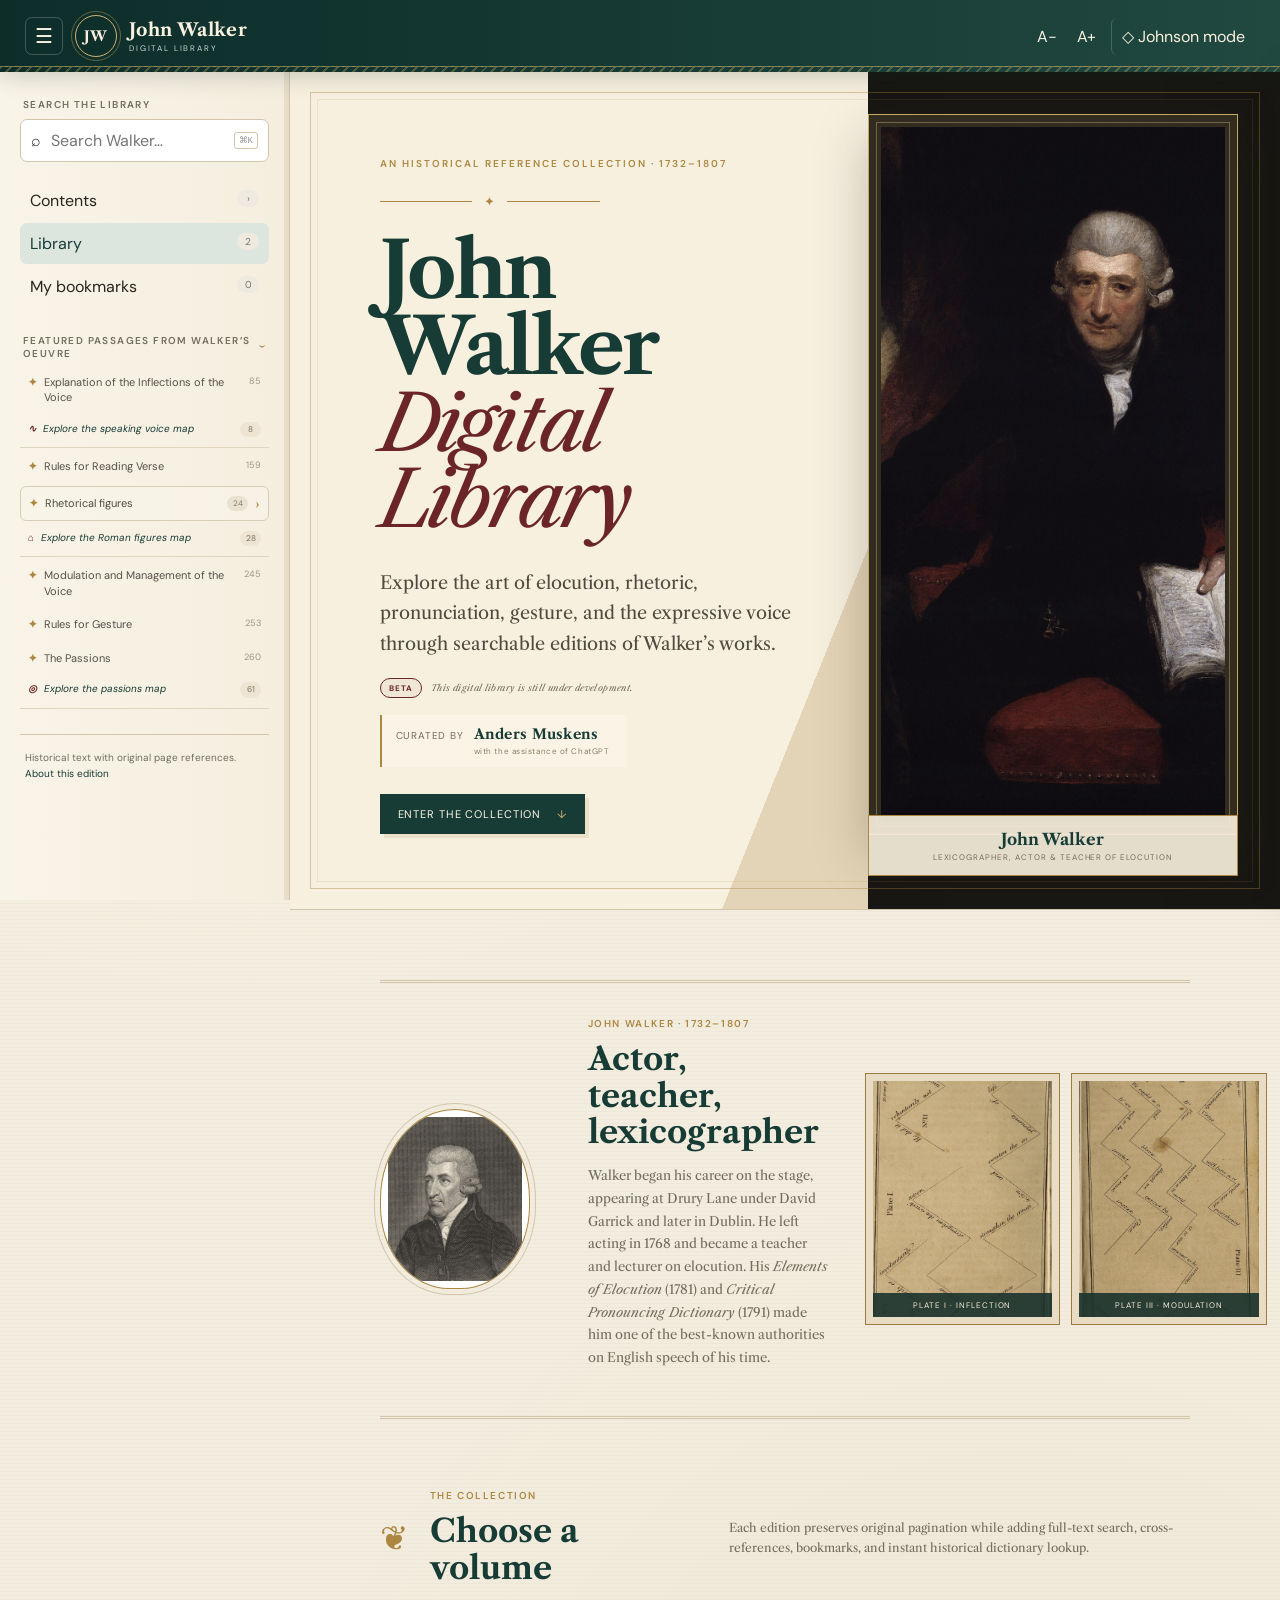
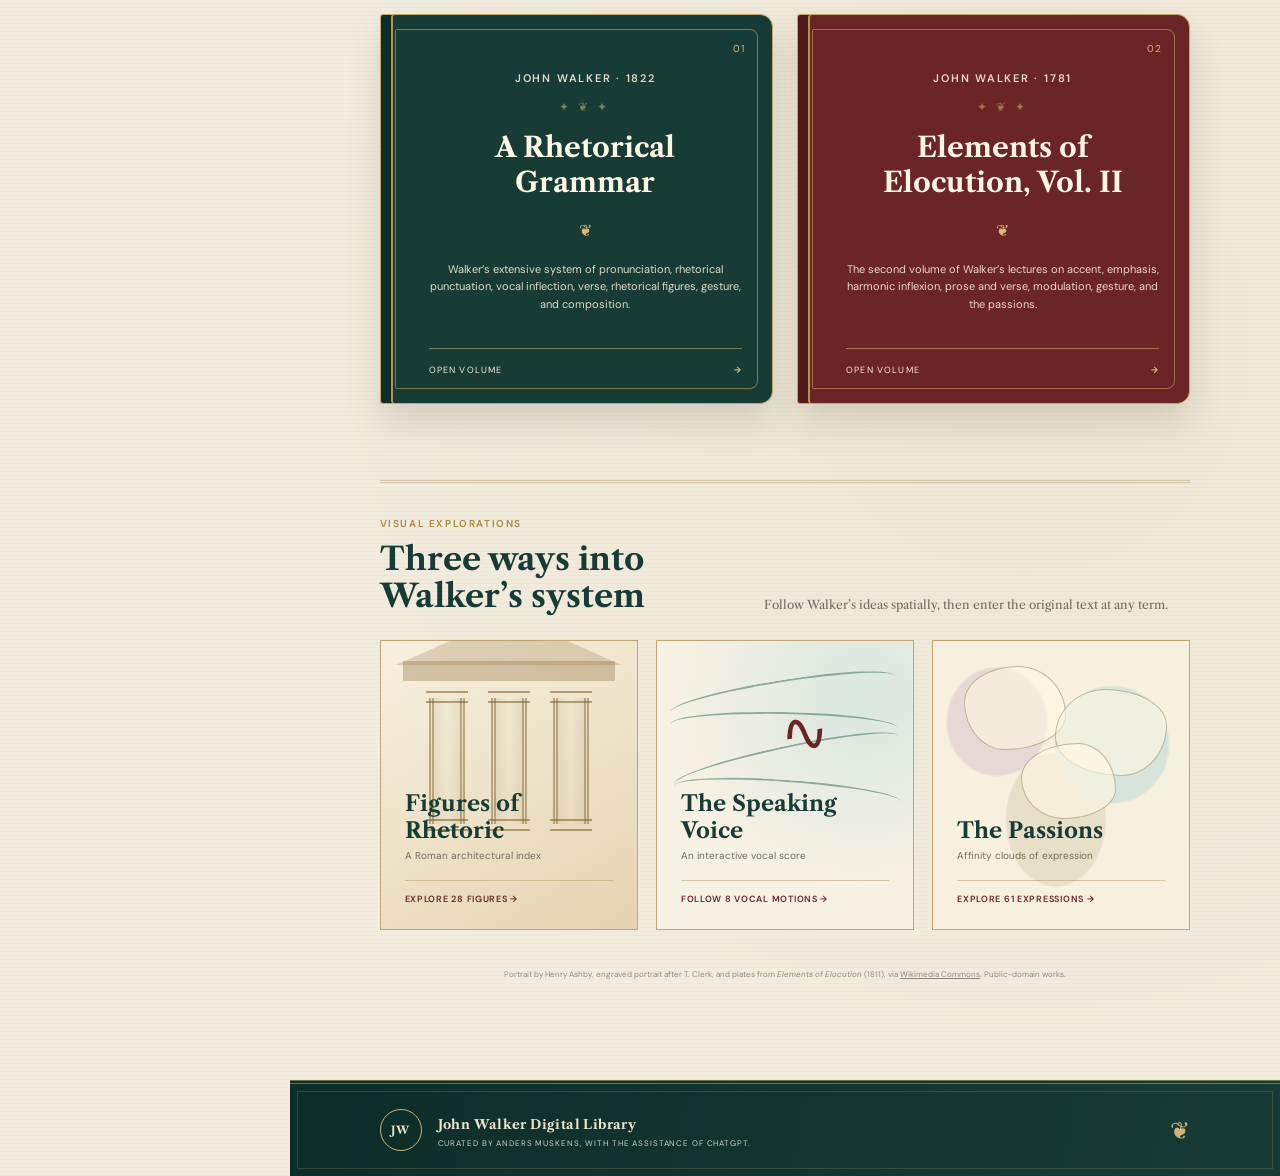
==== index.html @ 9ad14962 "First commit" ====
<!doctype html><html lang="en"><head><meta charset="utf-8"><meta name="viewport" content="width=device-width,initial-scale=1"><meta name="description" content="A searchable digital library of John Walker's works on rhetoric and elocution."><title>John Walker Digital Library</title><link rel="stylesheet" href="assets/app.css"></head>
<body><a class="skip" href="#reader">Skip to text</a>
<header class="top"><button id="menu" class="navToggle" aria-label="Hide navigation" aria-controls="side" aria-expanded="true"><span aria-hidden="true">☰</span></button><a class="brand" href="#"><b>JW</b><span><strong>John Walker</strong><small>Digital Library</small></span></a><div id="headerBook" class="headerBook" hidden><span class="miniBook" aria-hidden="true">▤</span><span><small>Now reading</small><strong id="headerBookTitle"></strong></span></div><div class="tools"><button id="smaller">A−</button><button id="larger">A+</button><button id="dictionary" aria-pressed="false">◇ Johnson mode</button></div></header>
<aside id="side" class="side"><label class="label" for="search">Search the library</label><div class="searchbox">⌕ <input id="search" type="search" placeholder="Search Walker…"><kbd>⌘K</kbd></div>
<nav><button id="readerNav" data-view="reader" hidden>Contents <i>›</i></button><button data-view="library" class="active">Library <i id="bookCount">1</i></button><button data-view="bookmarks">My bookmarks <i id="markCount">0</i></button></nav>
<details class="featuredSection" data-library-nav open><summary><span>Featured passages from Walker’s Oeuvre</span></summary><div id="featured"></div></details>
<div id="currentBookBadge" class="currentBook" data-book-nav hidden><span class="bookMedallion" aria-hidden="true"><i></i></span><div><small>Current volume</small><strong id="sideBookTitle"></strong><em id="sideBookMeta"></em></div></div>
<section data-book-nav hidden><h2>In this book</h2><div id="toc" class="toc"></div></section><footer>Historical text with original page references.<br><button id="about">About this edition</button></footer></aside><button id="scrim" class="scrim" aria-label="Close navigation"></button>
<main>
<section id="libraryView" class="view libraryLanding">
  <div class="libraryHero">
    <div class="heroCopy">
      <p class="eyebrow">An historical reference collection · 1732–1807</p>
      <div class="heroFlourish" aria-hidden="true"><span>✦</span></div>
      <h1>John Walker<br><em>Digital Library</em></h1>
      <p class="lede">Explore the art of elocution, rhetoric, pronunciation, gesture, and the expressive voice through searchable editions of Walker’s works.</p>
      <p class="betaNotice"><strong>Beta</strong><span>This digital library is still under development.</span></p>
      <p class="curatorLine"><span>Curated by</span><strong>Anders Muskens</strong><small>with the assistance of ChatGPT</small></p>
      <a class="exploreButton" href="#collectionShelf">Enter the collection <span aria-hidden="true">↓</span></a>
    </div>
    <figure class="walkerPortrait">
      <div class="portraitMat"><img src="assets/portraits/john-walker-ashby.jpg" alt="Portrait of John Walker seated with an open book, painted by Henry Ashby"></div>
      <figcaption><strong>John Walker</strong><span>Lexicographer, actor &amp; teacher of elocution</span></figcaption>
    </figure>
  </div>
  <section class="cabinet" aria-labelledby="cabinetTitle">
    <div class="cabinetMedallion"><img src="assets/portraits/john-walker-clerk.jpg" alt="Engraved portrait of John Walker" loading="lazy"></div>
    <div class="cabinetText"><p class="eyebrow">John Walker · 1732–1807</p><h2 id="cabinetTitle">Actor, teacher, lexicographer</h2><p>Walker began his career on the stage, appearing at Drury Lane under David Garrick and later in Dublin. He left acting in 1768 and became a teacher and lecturer on elocution. His <em>Elements of Elocution</em> (1781) and <em>Critical Pronouncing Dictionary</em> (1791) made him one of the best-known authorities on English speech of his time.</p></div>
    <div class="platePair" aria-label="Two plates from Walker’s Elements of Elocution">
      <figure><img src="assets/portraits/elements-elocution-plate-i.jpg" alt="Plate I from Walker’s Elements of Elocution, charting vocal inflections" loading="lazy"><figcaption>Plate I · Inflection</figcaption></figure>
      <figure><img src="assets/portraits/elements-elocution-plate-iii.jpg" alt="Plate III from Walker’s Elements of Elocution, charting vocal inflections" loading="lazy"><figcaption>Plate III · Modulation</figcaption></figure>
    </div>
  </section>
  <div id="collectionShelf" class="collectionIntro"><span aria-hidden="true">❦</span><div><p class="eyebrow">The collection</p><h2>Choose a volume</h2></div><p>Each edition preserves original pagination while adding full-text search, cross-references, bookmarks, and instant historical dictionary lookup.</p></div>
  <div id="shelf" class="shelf"></div>
  <section class="visualCabinet" aria-labelledby="visualCabinetTitle">
    <header><p class="eyebrow">Visual explorations</p><h2 id="visualCabinetTitle">Three ways into Walker’s system</h2><p>Follow Walker’s ideas spatially, then enter the original text at any term.</p></header>
    <div class="visualShelf">
      <a class="visualCard figuresCard" href="figures-map.html"><span class="visualRoman" aria-hidden="true"><i></i><i></i><i></i></span><strong>Figures of Rhetoric</strong><small>A Roman architectural index</small><b>Explore 28 figures →</b></a>
      <a class="visualCard voiceCard" href="voice-map.html"><span class="visualVoice" aria-hidden="true"><i></i><i></i><i></i><i></i></span><strong>The Speaking Voice</strong><small>An interactive vocal score</small><b>Follow 8 vocal motions →</b></a>
      <a class="visualCard passionsCard" href="passions-map.html"><span class="visualClouds" aria-hidden="true"><i></i><i></i><i></i></span><strong>The Passions</strong><small>Affinity clouds of expression</small><b>Explore 61 expressions →</b></a>
    </div>
  </section>
  <p class="imageCredits">Portrait by Henry Ashby, engraved portrait after T. Clerk, and plates from <em>Elements of Elocution</em> (1811), via <a href="https://commons.wikimedia.org/wiki/Category:John_Walker_(lexicographer)" target="_blank" rel="noopener">Wikimedia Commons</a>. Public-domain works.</p>
</section>
<section id="bookmarksView" class="view" hidden><p class="eyebrow">Saved on this device</p><h1>My bookmarks</h1><div id="markList" class="marklist"></div></section>
<section id="readerView" class="view" hidden><header class="bookhead"><div><p class="eyebrow"><span id="author"></span> · <span id="year"></span></p><h1 id="title"></h1><p id="edition" class="edition"></p></div><button id="markCurrent" class="star" aria-label="Bookmark current section">☆</button></header><div class="readerbar"><span id="location">Beginning</span><span><button id="copyLink">Copy link</button><button id="copyCite">Copy citation</button></span></div><article id="reader"></article><button id="top">↑ Back to top</button></section>
</main>
<footer class="siteCredit"><div class="footerMark" aria-hidden="true">JW</div><div><strong>John Walker Digital Library</strong><p>Curated by Anders Muskens, with the assistance of ChatGPT.</p></div><span class="footerFlourish" aria-hidden="true">❦</span></footer>
<aside id="results" class="results" aria-hidden="true"><header><div><p class="eyebrow">Search</p><h1 id="resultTitle">Results</h1></div><button id="closeResults">×</button></header><div class="scopes"><button data-scope="book" disabled>This book</button><button data-scope="all" class="active">All books</button></div><p id="summary"></p><div id="resultList"></div></aside>
<dialog id="term"><button class="close">×</button><p class="eyebrow">Figure of rhetoric</p><h1 id="termTitle"></h1><div id="termText"></div><small id="termMeta"></small><div class="actions"><button id="readTerm">Read full discussion</button><a id="johnsonTerm" target="_blank" rel="noopener">Look up in Johnson</a></div></dialog>
<dialog id="johnsonBox" class="collapsed" aria-labelledby="johnsonTitle"><button class="close" aria-label="Close Johnson lookup">×</button><div class="johnsonHead"><div><p class="eyebrow">Samuel Johnson’s Dictionary · 1755</p><h1 id="johnsonTitle"></h1><p id="johnsonStatus" class="johnsonStatus" role="status">Entry ready to load.</p></div><div class="johnsonActions"><button id="johnsonToggle" aria-expanded="false">Show Johnson entry</button><button id="johnsonSearch">Search Walker</button><button id="johnsonCopy">Copy word</button><a id="johnsonOpen" target="_blank" rel="noopener">Open full entry ↗</a></div></div><div class="johnsonFrameWrap"><iframe id="johnsonFrame" title="Entry from Samuel Johnson’s Dictionary Online" src="about:blank"></iframe></div><small class="johnsonCredit">Live transcription supplied by <a href="https://johnsonsdictionaryonline.com/" target="_blank" rel="noopener">Johnson’s Dictionary Online</a>. If the entry does not appear, use “Open full entry”.</small></dialog>
<dialog id="citationBox" aria-labelledby="citationTitle"><button class="close" aria-label="Close citation tool">×</button><p class="eyebrow">Selected passage</p><h1 id="citationTitle">Copy a citation</h1><blockquote id="citationQuote"></blockquote><p class="citationLocation"><span id="citationBook"></span><strong id="citationPage"></strong></p><label class="citationLabel" for="citationStyle">Citation style</label><select id="citationStyle"><option value="chicago">Chicago</option><option value="mla">MLA</option><option value="apa">APA</option><option value="oxbridge">Oxbridge</option></select><div class="citationPreview"><small>Citation preview</small><p id="citationText"></p></div><div class="citationActions"><button id="copyQuoteCitation">Copy quotation + citation</button><button id="copyCitationOnly">Copy citation only</button></div></dialog>
<dialog id="aboutBox"><button class="close">×</button><p class="eyebrow">About</p><h1>About this edition</h1><p>This reference preserves Walker’s historical text and printed page numbers while adding search, cross-references, bookmarks, citations, and dictionary lookup.</p><p>Select or double-click a single word to open its Johnson lookup card, then load the live dictionary entry if wanted. Select several words to copy the passage with a Chicago, MLA, APA, or Oxbridge citation.</p></dialog>
<div id="toast"></div>
<script src="data/books.js"></script><script src="assets/app.js"></script></body></html>
---- assets/app.css ----
@import url('https://fonts.googleapis.com/css2?family=DM+Sans:wght@400;500;600&family=Libre+Caslon+Text:ital,wght@0,400;0,700;1,400&display=swap');
:root{--ink:#292721;--muted:#777267;--paper:#f7f4ec;--panel:#fbfaf6;--green:#173d38;--soft:#e1eae5;--gold:#a67f35;--line:#d9d2c2;--size:18px;--serif:'Libre Caslon Text',Georgia,serif;--sans:'DM Sans',Arial,sans-serif}*{box-sizing:border-box}html{scroll-behavior:smooth}body{margin:0;background:var(--paper);color:var(--ink);font-family:var(--sans)}button,input{font:inherit}button{color:inherit;cursor:pointer}.skip{position:fixed;top:-60px;left:1rem;z-index:99;background:#fff;padding:.7rem;color:var(--green)}.skip:focus{top:1rem}
.top{position:fixed;z-index:20;inset:0 0 auto;height:72px;display:flex;align-items:center;justify-content:space-between;padding:0 25px;color:#f8f5eb;background:var(--green);box-shadow:0 2px 18px #122a2622}.navToggle{display:grid;place-items:center;width:38px;height:38px;margin-right:12px;padding:0;border:1px solid #ffffff35;border-radius:7px;background:none;color:inherit;font-size:20px}.navToggle:hover,.navToggle:focus-visible{background:#ffffff18}.navToggle[aria-expanded=false] span{transform:rotate(90deg)}.navToggle span{transition:transform .18s}.brand{display:flex;align-items:center;gap:11px;margin-right:auto;color:inherit;text-decoration:none}.brand>b{display:grid;place-items:center;width:39px;height:39px;border:1px solid #ffffff66;border-radius:50%;font:700 14px var(--serif)}.brand strong,.brand small{display:block}.brand strong{font:700 18px var(--serif)}.brand small{margin-top:2px;color:#c7d5cf;font-size:9px;letter-spacing:.18em;text-transform:uppercase}.tools{display:flex}.tools button{padding:8px 10px;border:0;background:none;color:inherit;border-radius:6px}.tools button:hover,.tools button[aria-pressed=true]{background:#ffffff18}#dictionary{margin-left:5px;border-left:1px solid #ffffff2e}
.side{position:fixed;z-index:10;inset:72px auto 0 0;width:290px;padding:26px 20px;overflow:auto;background:var(--panel);border-right:1px solid var(--line);transition:transform .22s ease}.label,.side h2{display:block;margin:0 3px 8px;color:var(--muted);font-size:10px;font-weight:600;letter-spacing:.14em;text-transform:uppercase}.searchbox{display:flex;align-items:center;gap:8px;padding:9px 10px;border:1px solid var(--line);border-radius:7px;background:#fff}.searchbox:focus-within{border-color:var(--green);box-shadow:0 0 0 3px var(--soft)}.searchbox input{min-width:0;flex:1;border:0;outline:0;background:none}.searchbox kbd{padding:2px 4px;border:1px solid var(--line);border-radius:3px;color:#999;font-size:9px}.side nav{display:grid;gap:2px;margin:18px 0 27px}.side nav button{display:flex;justify-content:space-between;width:100%;padding:10px;border:0;border-radius:7px;background:none;text-align:left}.side nav button:hover,.side nav button.active{color:var(--green);background:var(--soft)}.side nav i{min-width:22px;padding:2px 6px;border-radius:20px;background:#eeeae0;color:#777;font-size:10px;text-align:center;font-style:normal}.side section,.featuredSection{margin-bottom:25px}.side h2{display:flex;align-items:center;gap:8px}.side h2:after{content:'';flex:1;height:1px;background:var(--line)}.featuredSection>summary{display:flex;align-items:center;gap:8px;margin:0 3px 8px;color:var(--muted);font-size:10px;font-weight:600;letter-spacing:.14em;text-transform:uppercase;cursor:pointer;list-style:none}.featuredSection>summary::-webkit-details-marker{display:none}.featuredSection>summary span{flex:1}.featuredSection>summary:after{content:'›';color:var(--gold);font:17px/1 var(--serif);transition:transform .16s}.featuredSection[open]>summary:after{transform:rotate(90deg)}.featuredSection>summary:hover,.featuredSection>summary:focus-visible{color:var(--green)}#featured,.toc{display:grid;gap:1px}.toc{max-height:42vh;overflow:auto}.side a{display:grid;grid-template-columns:auto 1fr auto;gap:7px;padding:7px 8px;border-radius:6px;color:#555149;text-decoration:none;font-size:11px;line-height:1.4}.side a:hover,.side a.current{color:var(--green);background:#eeece4}.side a.l2{padding-left:14px}.side a.l3{padding-left:25px;color:#716c63}.side a small{color:#9b9487}.side a b{color:var(--gold)}.side footer{padding:15px 5px 0;border-top:1px solid var(--line);color:var(--muted);font-size:10px;line-height:1.6}.side footer button,.readerbar button{padding:0;border:0;background:none;color:var(--green);text-decoration:underline;text-decoration-color:transparent}.side footer button:hover,.readerbar button:hover{text-decoration-color:currentColor}
main{margin:72px 0 0 290px;transition:margin-left .22s ease}.view{width:min(980px,100%);margin:auto;padding:58px clamp(28px,7vw,94px) 110px;transition:width .22s ease}.bookhead{display:flex;justify-content:space-between;gap:2rem;padding-bottom:30px;border-bottom:1px solid var(--line)}.eyebrow{margin:0 0 11px;color:var(--gold);font-size:10px;font-weight:600;letter-spacing:.16em;text-transform:uppercase}.bookhead h1,.view>h1{margin:0;color:var(--green);font:700 clamp(34px,5vw,53px)/1.09 var(--serif);letter-spacing:-.02em}.edition{color:var(--muted);font:italic 13px var(--serif)}.star{align-self:start;width:42px;height:42px;border:1px solid var(--line);border-radius:50%;background:none;color:var(--gold);font-size:24px}.star.saved{color:#fff;background:var(--gold)}.readerbar{display:flex;justify-content:space-between;gap:1rem;padding:14px 0;border-bottom:1px solid var(--line);color:var(--muted);font-size:10px}.readerbar span:last-child{display:flex;gap:15px}
#reader{padding-top:52px;font:var(--size)/1.82 var(--serif)}#reader p{margin:0 0 1.15em}#reader h1,#reader h2,#reader h3{scroll-margin-top:95px;color:var(--green);font-family:var(--serif);line-height:1.25}#reader h1{margin:2.6em 0 .8em;font-size:2rem;text-align:center}#reader h2{margin:2.5em 0 .75em;font-size:1.5rem}#reader h3{margin:2.2em 0 .65em;font-size:1.2rem}.heading{position:relative}.heading .save{position:absolute;left:-34px;top:.15em;opacity:0;border:0;background:none;color:var(--gold);font-size:18px}.heading:hover .save,.heading .save.saved,.heading .save:focus{opacity:1}.page{display:flex;align-items:center;gap:10px;margin:3em 0 1.5em;scroll-margin-top:90px;color:#928b7c;font:9px var(--sans);letter-spacing:.16em;text-transform:uppercase}.page:after{content:'';flex:1;height:1px;background:var(--line)}.tablewrap{overflow:auto;margin:2em 0}#reader table{width:100%;border-collapse:collapse;font-size:.86em;line-height:1.5}#reader td{padding:9px 11px;border:1px solid var(--line);vertical-align:top}#reader figure{text-align:center;margin:2.5em auto}#reader figure img{max-width:100%;height:auto;box-shadow:0 8px 25px #463d2522}.termLink{padding:0;border:0;background:none;color:#75571d;font:inherit;text-decoration:underline dotted #b69b60;text-underline-offset:3px}#top{display:block;margin:60px auto 0;padding:9px 13px;border:1px solid var(--line);border-radius:25px;background:none;color:var(--muted)}
.lede{max-width:650px;margin:20px 0 40px;color:var(--muted);font:18px/1.7 var(--serif)}.shelf{display:grid;grid-template-columns:repeat(auto-fit,minmax(220px,1fr));gap:20px}.bookcard{min-height:280px;padding:27px;border:1px solid var(--line);border-radius:4px 15px 15px 4px;background:#eee8d9;box-shadow:inset 8px 0 #d8ceb5,0 12px 30px #332c1b12}.bookcard:hover{transform:translateY(-2px)}.bookcard h2{margin:35px 0 12px;color:var(--green);font:700 25px/1.25 var(--serif)}.bookcard p{color:var(--muted);font-size:12px;line-height:1.5}.marklist{display:grid;gap:10px;margin-top:32px}.markcard{display:flex;justify-content:space-between;padding:17px;border:1px solid var(--line);background:var(--panel)}.markcard button{border:0;background:none}.empty{padding:30px;border:1px dashed var(--line);color:var(--muted);text-align:center}
.results{position:fixed;z-index:40;inset:72px 0 0 auto;width:min(440px,100vw);padding:26px;overflow:auto;background:var(--panel);border-left:1px solid var(--line);box-shadow:-18px 0 40px #211d151c;transform:translateX(105%);transition:.2s}.results.open{transform:none}.results header{display:flex;justify-content:space-between}.results h1{margin:0;color:var(--green);font:700 27px var(--serif)}.results header button,.close{border:0;background:none;font-size:24px}.scopes{display:flex;margin:20px 0 14px;border-bottom:1px solid var(--line)}.scopes button{padding:9px 12px;border:0;border-bottom:2px solid transparent;background:none;color:var(--muted)}.scopes .active{border-color:var(--gold);color:var(--green)}#summary{color:var(--muted);font-size:11px}#resultList{display:grid;gap:7px}.result{padding:14px;border:1px solid var(--line);background:#fff}.result:hover{border-color:#9db5ad}.result h3{margin:0 0 6px;color:var(--green);font:700 14px var(--serif)}.result p{margin:0;color:#59554c;font:11px/1.55 var(--serif)}.result small{color:#948c7d}mark{background:#f2d992}
dialog{width:min(560px,calc(100vw - 30px));padding:30px;border:1px solid var(--line);border-radius:11px;background:var(--panel);color:var(--ink);box-shadow:0 30px 90px #18201d4d}dialog::backdrop{background:#101b1873}dialog .close{position:absolute;top:10px;right:12px}dialog h1{margin:0 0 16px;color:var(--green);font:700 31px var(--serif)}dialog p,#termText{font:14px/1.7 var(--serif)}#termMeta{display:block;margin-top:16px;color:var(--muted)}.actions{display:flex;gap:8px;margin-top:22px}.actions button,.actions a{padding:9px 13px;border:1px solid var(--green);border-radius:6px;background:var(--green);color:#fff;text-decoration:none}.actions a{border-color:var(--line);background:none;color:var(--green)}#johnsonBox{width:min(960px,calc(100vw - 28px));height:min(840px,calc(100vh - 28px));padding:22px;overflow:hidden}.johnsonHead{display:flex;align-items:end;justify-content:space-between;gap:18px;padding-right:28px}.johnsonHead h1{margin-bottom:2px;text-transform:capitalize}.johnsonStatus{margin:0!important;color:var(--muted);font:11px/1.4 var(--sans)!important}.johnsonActions{display:flex;flex-wrap:wrap;justify-content:flex-end;gap:7px}.johnsonActions button,.johnsonActions a{padding:8px 10px;border:1px solid var(--line);border-radius:6px;background:none;color:var(--green);font-size:11px;text-decoration:none}.johnsonActions a{border-color:var(--green);background:var(--green);color:#fff}.johnsonFrameWrap{height:calc(100% - 120px);min-height:350px;margin-top:15px;overflow:hidden;border:1px solid var(--line);border-radius:7px;background:#fff}.johnsonFrameWrap iframe{width:100%;height:100%;border:0;background:#fff}.johnsonCredit{display:block;margin-top:8px;color:var(--muted);font-size:9px}.johnsonCredit a{color:inherit}#toast{position:fixed;z-index:80;bottom:22px;left:50%;padding:9px 14px;border-radius:7px;background:var(--green);color:#fff;font-size:11px;opacity:0;transform:translate(-50%,12px);transition:.2s;pointer-events:none}#toast.show{opacity:1;transform:translate(-50%,0)}.scrim{display:none}
body.nav-hidden .side{transform:translateX(-105%)}body.nav-hidden main,body.nav-hidden .siteCredit{margin-left:0}body.nav-hidden .view{width:min(1240px,100%)}
@media(max-width:860px){.brand small,#dictionary{display:none}.top{padding:0 12px}.navToggle{margin-right:9px}.side{z-index:60;transform:translateX(-105%)}.side.open{transform:none}.scrim.open{display:block;position:fixed;z-index:55;inset:72px 0 0;border:0;background:#0f1c1866}main{margin-left:0}.view{padding:42px 27px 90px}.heading .save{position:static;float:right;opacity:1}body.nav-hidden .side{transform:translateX(-105%)}body.nav-hidden .view{width:min(980px,100%)}}
@media(max-width:520px){.brand strong{font-size:16px}.tools button{padding:6px}.readerbar{align-items:start}.readerbar span:last-child{display:grid;gap:5px;text-align:right}#reader{--size:17px;padding-top:38px}.results{inset:0 0 0 auto}#johnsonBox{width:100vw;height:100vh;max-width:none;max-height:none;border:0;border-radius:0;padding:18px 12px}.johnsonHead{display:block;padding-right:25px}.johnsonHead h1{font-size:27px}.johnsonActions{justify-content:flex-start;margin-top:10px}.johnsonFrameWrap{height:calc(100% - 168px);margin-top:11px}}
@media print{.top,.side,.readerbar,.star,.save,#top{display:none!important}main{margin:0}.view{width:auto;padding:0}body{background:#fff}#reader{font-size:11pt}}

/* Eighteenth-century collection treatment */
:root{--ink:#29251e;--muted:#746c5e;--paper:#f3eddf;--panel:#fbf7ec;--green:#173b35;--green2:#0d2d29;--oxblood:#6b2526;--soft:#dce6df;--gold:#ad8741;--gold2:#d0b371;--line:#d2c5aa}
body{background-color:var(--paper);background-image:radial-gradient(circle at 20% 10%,#fff9e999 0,transparent 28%),radial-gradient(circle at 80% 70%,#d7c8aa33 0,transparent 35%),repeating-linear-gradient(0deg,#6c563408 0,#6c563408 1px,transparent 1px,transparent 4px)}
.top{color:#f8f1df;background:linear-gradient(90deg,var(--green2),var(--green) 55%,#214940);box-shadow:0 4px 22px #122a2633}
.top:after{content:'';position:absolute;inset:auto 0 0;height:5px;border-top:1px solid #d6b86e88;background:repeating-linear-gradient(135deg,#c8a95e55 0 2px,transparent 2px 7px)}
.brand{gap:12px}.brand>b{width:42px;height:42px;border-color:var(--gold2);outline:1px solid #d6b66f66;outline-offset:3px;letter-spacing:.06em}.brand strong{letter-spacing:.02em}.brand small{font-size:8px;letter-spacing:.23em}
.side{background:linear-gradient(90deg,#f9f4e8,#f5eedf);box-shadow:inset -5px 0 0 #8b6b3420}
.bookhead{position:relative;padding-top:14px;padding-bottom:32px;border-bottom:3px double var(--line)}.bookhead:before{content:'❦';position:absolute;top:-28px;left:50%;color:var(--gold);font:22px var(--serif);transform:translateX(-50%)}
#reader h1:after{content:' ';display:block;width:90px;height:8px;margin:18px auto 0;border-top:1px solid var(--gold);border-bottom:1px solid var(--gold)}
.libraryLanding{width:min(1240px,100%);padding:0 0 100px}
.libraryHero{position:relative;display:grid;grid-template-columns:minmax(0,1.05fr) minmax(360px,.75fr);min-height:680px;overflow:hidden;background:linear-gradient(112deg,#f7f0df 0 58%,#e3d4b7 58%);border-bottom:1px solid var(--line)}
.libraryHero:before{content:'';position:absolute;z-index:3;inset:20px;border:1px solid #a47f3b66;pointer-events:none}.libraryHero:after{content:'';position:absolute;z-index:3;inset:27px;border:1px solid #a47f3b22;pointer-events:none}
.heroCopy{position:relative;z-index:2;display:flex;flex-direction:column;justify-content:center;padding:85px 55px 75px clamp(45px,7vw,100px)}.heroCopy .eyebrow{letter-spacing:.2em}
.heroFlourish{display:flex;align-items:center;gap:12px;width:220px;margin:12px 0 22px;color:var(--gold);font-size:13px}.heroFlourish:before,.heroFlourish:after{content:'';height:1px;flex:1;background:var(--gold)}
.libraryLanding .heroCopy h1{margin:0;color:var(--green);font:700 clamp(48px,6.2vw,78px)/.98 var(--serif);letter-spacing:-.035em}.heroCopy h1 em{font-weight:400;color:var(--oxblood)}.heroCopy .lede{max-width:610px;margin:30px 0;color:#514a3e;font-size:18px}
.exploreButton{align-self:flex-start;padding:12px 17px;border:1px solid var(--green);background:var(--green);color:#fff8e8;font-size:11px;letter-spacing:.08em;text-decoration:none;text-transform:uppercase;box-shadow:4px 4px 0 #b998582e}.exploreButton span{margin-left:12px;color:var(--gold2)}
.curatorLine{display:grid;grid-template-columns:auto 1fr;align-items:baseline;gap:3px 10px;width:max-content;max-width:100%;margin:-8px 0 27px;padding:10px 18px 10px 14px;border-left:2px solid var(--gold);background:#fffaf066;color:var(--muted);font:10px/1.4 var(--sans);letter-spacing:.08em;text-transform:uppercase}.curatorLine strong{color:var(--green);font:700 14px var(--serif);letter-spacing:.02em;text-transform:none}.curatorLine small{grid-column:2;color:#887d69;font-size:8px;letter-spacing:.07em;text-transform:none}
.betaNotice{align-self:flex-start;display:flex;align-items:center;gap:9px;margin:-12px 0 25px;color:#756b5b;font-size:9px;letter-spacing:.04em}.betaNotice strong{padding:4px 8px;border:1px solid var(--oxblood);border-radius:20px;background:#6b25260d;color:var(--oxblood);font-size:8px;letter-spacing:.14em;text-transform:uppercase}.betaNotice span{font-family:var(--serif);font-style:italic}
.walkerPortrait{position:relative;z-index:1;margin:0;min-height:680px;background:#181713}.portraitMat{position:absolute;inset:42px 42px 74px 0;padding:12px;background:#322b20;border:1px solid #c7a85f;box-shadow:0 22px 50px #2e241a42}.portraitMat:before{content:'';position:absolute;inset:7px;border:1px solid #d4bc7b66;pointer-events:none}.portraitMat img{display:block;width:100%;height:100%;object-fit:cover;object-position:50% 22%;filter:saturate(.8) sepia(.08)}
.walkerPortrait figcaption{position:absolute;z-index:2;right:42px;bottom:33px;left:0;padding:13px 17px;background:#f5ecdbed;border:1px solid var(--gold);text-align:center}.walkerPortrait figcaption strong,.walkerPortrait figcaption span{display:block}.walkerPortrait figcaption strong{color:var(--green);font:700 16px var(--serif)}.walkerPortrait figcaption span{margin-top:3px;color:var(--muted);font-size:8px;letter-spacing:.12em;text-transform:uppercase}
.cabinet{display:grid;grid-template-columns:170px minmax(240px,.72fr) minmax(400px,1.25fr);gap:38px;align-items:center;margin:70px clamp(35px,7vw,90px);padding:34px 0;border-top:3px double var(--line);border-bottom:3px double var(--line)}
.cabinetMedallion{width:150px;height:180px;padding:7px;border:1px solid var(--gold);outline:1px solid var(--line);outline-offset:5px;border-radius:50% 50% 46% 46%;overflow:hidden;background:#fff}.cabinetMedallion img{width:100%;height:100%;object-fit:cover;object-position:50% 20%;filter:sepia(.35) contrast(.92)}
.cabinetText h2,.collectionIntro h2{margin:0;color:var(--green);font:700 32px/1.15 var(--serif)}.cabinetText>p:last-child{color:var(--muted);font:13px/1.75 var(--serif)}
.platePair{display:grid;grid-template-columns:1fr 1fr;gap:13px}.platePair figure{position:relative;height:250px;margin:0;overflow:hidden;border:7px solid #e8dcc4;outline:1px solid #9c7b42;background:#bda573}.platePair img{width:100%;height:100%;object-fit:cover;filter:sepia(.25) contrast(.9)}.platePair figure:first-child img{object-position:50% 35%}.platePair figure:last-child img{object-position:50% 60%}.platePair figcaption{position:absolute;right:0;bottom:0;left:0;padding:7px;background:#1b342ee6;color:#f6ecd7;font-size:8px;letter-spacing:.12em;text-align:center;text-transform:uppercase}
.collectionIntro{display:grid;grid-template-columns:auto minmax(220px,.75fr) 1.25fr;gap:22px;align-items:center;margin:0 clamp(35px,7vw,90px) 28px;scroll-margin-top:95px}.collectionIntro>span{color:var(--gold);font:34px var(--serif)}.collectionIntro>p{max-width:560px;margin-left:auto;color:var(--muted);font:12px/1.65 var(--serif)}
.libraryLanding .shelf{display:grid;grid-template-columns:repeat(auto-fit,minmax(270px,1fr));gap:24px;margin:0 clamp(35px,7vw,90px)}
.libraryLanding .bookcard{position:relative;display:flex;flex-direction:column;min-height:390px;padding:31px 30px 27px 48px;overflow:hidden;border:1px solid #c3a766;border-radius:3px 13px 13px 3px;background:var(--green);color:#f7edd8;box-shadow:inset 10px 0 #102d29,inset 12px 0 #b6934b,0 18px 35px #342c1b24;cursor:pointer;transition:.25s}
.libraryLanding .bookcard:before{content:'';position:absolute;inset:14px;border:1px solid #d0b36d88;border-radius:2px 8px 8px 2px;pointer-events:none}.libraryLanding .bookcard:after{content:'✦  ❦  ✦';position:absolute;top:84px;right:28px;left:45px;color:#d4b97488;font:12px var(--serif);letter-spacing:.25em;text-align:center}.libraryLanding .bookcard.cover2{background:var(--oxblood);box-shadow:inset 10px 0 #4f191a,inset 12px 0 #b6934b,0 18px 35px #342c1b24}.libraryLanding .bookcard.cover3{background:#34465c;box-shadow:inset 10px 0 #273546,inset 12px 0 #b6934b,0 18px 35px #342c1b24}
.libraryLanding .bookcard:hover,.libraryLanding .bookcard:focus{transform:translateY(-5px);box-shadow:inset 10px 0 #102d29,inset 12px 0 #d0b46d,0 24px 44px #342c1c38;outline:none}.coverRule{position:absolute;top:27px;right:27px;color:#d7bb76;font:10px var(--sans);letter-spacing:.12em}.coverTitle{position:relative;z-index:1;margin:auto 0;text-align:center}.coverTitle .eyebrow{color:#d7c28f}.libraryLanding .bookcard h2{margin:42px 0 20px;color:#fff7e5;font:700 28px/1.25 var(--serif)}.coverTitle>i{display:block;margin:0 0 20px;color:#d7bb76;font-style:normal}.libraryLanding .bookcard p{color:#e4dac5;font-size:11px;line-height:1.6}.openVolume{position:relative;z-index:1;display:flex;justify-content:space-between;padding-top:15px;border-top:1px solid #d2b87288;color:#f7edd8;font-size:9px;letter-spacing:.13em;text-transform:uppercase}.openVolume b{color:#d9bd76}
.imageCredits{margin:38px clamp(35px,7vw,90px) 0;color:#948a78;font-size:8px;line-height:1.5;text-align:center}.imageCredits a{color:inherit}
.siteCredit{position:relative;display:flex;align-items:center;gap:16px;margin-left:290px;padding:25px clamp(28px,7vw,94px);overflow:hidden;border-top:4px double #b99a5799;background:linear-gradient(100deg,var(--green2),var(--green));color:#eee4ce;transition:margin-left .22s ease}.siteCredit:before{content:'';position:absolute;inset:7px;border:1px solid #d0b37133;pointer-events:none}.footerMark{position:relative;z-index:1;display:grid;place-items:center;width:42px;height:42px;flex:0 0 auto;border:1px solid var(--gold2);border-radius:50%;font:700 11px var(--serif);letter-spacing:.08em}.siteCredit>div:nth-child(2){position:relative;z-index:1}.siteCredit strong{font:700 13px var(--serif);letter-spacing:.03em}.siteCredit p{margin:4px 0 0;color:#c9d3ca;font-size:8px;letter-spacing:.11em;text-transform:uppercase}.footerFlourish{position:relative;z-index:1;margin-left:auto;color:var(--gold2);font:24px var(--serif)}
@media(max-width:1020px){.libraryHero{grid-template-columns:1fr 42%}.cabinet{grid-template-columns:130px 1fr}.cabinetMedallion{width:118px;height:145px}.platePair{grid-column:1/-1}.platePair figure{height:220px}}
@media(max-width:860px){.libraryLanding{padding:0 0 80px}.libraryHero{grid-template-columns:1fr;min-height:0;background:#f7f0df}.heroCopy{padding:75px 48px 55px}.walkerPortrait{min-height:520px;margin:0 42px 42px}.portraitMat{inset:0 0 60px}.walkerPortrait figcaption{right:0}}
@media(max-width:860px){.siteCredit{margin-left:0}}
@media(max-width:620px){.heroCopy{padding:65px 30px 45px}.libraryLanding .heroCopy h1{font-size:46px}.heroCopy .lede{font-size:16px}.curatorLine{grid-template-columns:1fr;width:100%;margin-top:-12px}.curatorLine strong,.curatorLine small{grid-column:1}.walkerPortrait{min-height:430px;margin:0 25px 35px}.portraitMat{inset:0 0 56px;padding:8px}.cabinet{grid-template-columns:1fr;margin:48px 30px;gap:25px;text-align:center}.cabinetMedallion{margin:auto}.platePair{grid-template-columns:1fr}.platePair figure{height:190px}.collectionIntro{grid-template-columns:auto 1fr;margin:0 30px 24px}.collectionIntro>p{grid-column:1/-1;margin:0;text-align:left}.libraryLanding .shelf{margin:0 30px}.libraryLanding .bookcard{min-height:350px}.imageCredits{margin-right:30px;margin-left:30px}.siteCredit{padding:22px 25px}.footerFlourish{display:none}.siteCredit p{line-height:1.5}}
@media print{.siteCredit{display:none}}

/* Collapsible contents and favorite indexes */
#toc{display:block}.tocNode{min-width:0}.tocRow{display:grid;grid-template-columns:17px minmax(0,1fr);align-items:start}.tocRow>a{min-width:0;padding:6px 5px!important}.tocRow>a span:nth-child(2){overflow-wrap:anywhere}.tocToggle{display:grid;place-items:center;width:17px;height:25px;padding:0;border:0;background:none;color:var(--gold);font:17px/1 var(--serif)}.tocToggle span{display:block;transition:transform .16s}.tocToggle[aria-expanded=true] span{transform:rotate(90deg)}.tocLeaf{width:17px}.tocDot{align-self:center;width:3px;height:3px;margin-left:3px;border-radius:50%;background:#aa9d85}.tocChildren{margin-left:8px;padding-left:7px;border-left:1px solid #cdbc9866}.tocChildren[hidden]{display:none}.tocNode.l1>.tocRow>a{color:var(--green);font-weight:600}.tocNode.l2>.tocRow>a{font-size:10.5px}.tocNode.l3>.tocRow>a{color:#746c60;font-size:10px}.tocRow>a.current{background:#e7e4d8;box-shadow:inset 2px 0 var(--gold)}
#featured{gap:4px}.favoriteGroup{border:1px solid #d8cdb5;border-radius:6px;background:#faf6eb88}.favoriteGroup summary{display:grid;grid-template-columns:auto 1fr auto auto;gap:7px;align-items:center;padding:8px;color:#504b42;font-size:11px;line-height:1.35;cursor:pointer;list-style:none}.favoriteGroup summary::-webkit-details-marker{display:none}.favoriteGroup summary b{color:var(--gold)}.favoriteGroup summary small{min-width:21px;padding:2px 5px;border-radius:20px;background:#e9e1d1;color:#857b6c;font-size:8px;text-align:center}.favoriteGroup summary:after{content:'›';color:var(--gold);font:17px/1 var(--serif);transition:transform .16s}.favoriteGroup[open] summary{color:var(--green);background:#eee9dc}.favoriteGroup[open] summary:after{transform:rotate(90deg)}.favoriteChildren{max-height:270px;padding:4px;overflow:auto;border-top:1px solid #ddd2bc}.side .favoriteChildren a{padding:6px 7px;font-size:10px}.side .favoriteChildren a b{min-width:10px;text-align:center}.side .favoriteChildren a:first-child{margin-bottom:3px;border-bottom:1px solid #e3dac8;color:var(--green);font-style:italic}.featuredPassions{display:grid;gap:2px;padding-bottom:3px;border-bottom:1px solid #ded4bf}.side .passionsMapLink{color:var(--green);font-size:10px;font-style:italic}.side .passionsMapLink b{color:var(--oxblood)}.side .passionsMapLink small{min-width:21px;padding:2px 5px;border-radius:20px;background:#eee4d2;color:#786f61;text-align:center;font-style:normal}

/* Current-volume identity, corrected deep headings, and compact Johnson lookup */
.headerBook{position:absolute;left:50%;display:flex;align-items:center;gap:10px;max-width:36vw;padding:6px 14px;border-right:1px solid #d5b97044;border-left:1px solid #d5b97044;color:#efe6d3;transform:translateX(-50%)}.headerBook[hidden],.currentBook[hidden]{display:none}.headerBook>span:last-child{min-width:0}.headerBook small,.headerBook strong{display:block}.headerBook small{margin-bottom:2px;color:#b9c9c2;font-size:7px;letter-spacing:.18em;text-transform:uppercase}.headerBook strong{overflow:hidden;font:700 12px var(--serif);letter-spacing:.02em;text-overflow:ellipsis;white-space:nowrap}.miniBook{display:grid;place-items:center;width:27px;height:31px;flex:0 0 auto;border:1px solid var(--gold2);border-radius:1px 4px 4px 1px;color:var(--gold2);font-size:14px;box-shadow:inset 3px 0 #d0b37133}
.currentBook{position:relative;display:grid;grid-template-columns:46px 1fr;gap:11px;align-items:center;margin:-8px 2px 24px;padding:13px 12px;overflow:hidden;border:1px solid #cdbd9d;border-radius:4px;background:linear-gradient(120deg,#f3ecdc,#ebe2cf)}.currentBook:after{content:'NOW READING';position:absolute;right:-20px;bottom:7px;color:#927a4c16;font:700 15px var(--sans);letter-spacing:.08em;transform:rotate(-7deg)}.bookMedallion{position:relative;display:block;width:34px;height:42px;margin:auto;border:1px solid #b39250;border-radius:2px 6px 6px 2px;background:var(--green);box-shadow:inset 5px 0 #102d29,inset 6px 0 var(--gold)}.bookMedallion:before,.bookMedallion:after{content:'';position:absolute;right:6px;left:10px;height:1px;background:#d3b97099}.bookMedallion:before{top:12px}.bookMedallion:after{bottom:12px}.bookMedallion i{position:absolute;top:50%;left:17px;width:5px;height:5px;border:1px solid var(--gold2);border-radius:50%;transform:translate(-50%,-50%)}.currentBook>div{position:relative;z-index:1;min-width:0}.currentBook small,.currentBook strong,.currentBook em{display:block}.currentBook small{margin-bottom:3px;color:var(--gold);font-size:7px;font-weight:600;letter-spacing:.16em;text-transform:uppercase}.currentBook strong{color:var(--green);font:700 12px/1.3 var(--serif)}.currentBook em{margin-top:4px;color:var(--muted);font:8px var(--sans);font-style:normal}
.tocNode.l4>.tocRow>a{color:#877f72;font-size:9.5px;font-style:italic}.heading.level4 h3{margin:1.5em 0 .55em 1.4rem;color:#675f50;font-size:1.03rem;font-style:italic}.heading.level4 .save{left:-18px;font-size:14px}
.printedContentsLink{position:relative;color:inherit;text-decoration-color:#a98b4c77;text-decoration-style:dotted;text-underline-offset:3px}.printedContentsLink:after{content:'↗';display:inline-block;margin-left:.45em;color:var(--gold);font:9px var(--sans);opacity:0;transform:translateX(-3px);transition:.15s}.printedContentsLink:hover,.printedContentsLink:focus{color:var(--green);text-decoration-style:solid}.printedContentsLink:hover:after,.printedContentsLink:focus:after{opacity:1;transform:none}.tablewrap .printedContentsLink{display:block}
#johnsonBox:not(.collapsed){width:min(560px,calc(100vw - 40px));height:min(430px,calc(100vh - 60px));max-width:560px;max-height:430px}#johnsonBox:not(.collapsed) .johnsonFrameWrap{height:calc(100% - 112px);min-height:0}#johnsonBox.collapsed{width:min(310px,calc(100vw - 28px));height:auto!important;min-height:0!important;max-width:310px;max-height:180px!important;padding:14px 16px;overflow:hidden}.collapsed .johnsonHead{display:block;padding-right:22px}.collapsed .johnsonHead h1{margin-bottom:2px;font-size:22px}.collapsed .johnsonHead .eyebrow{margin-bottom:6px;font-size:8px}.collapsed .johnsonStatus{font-size:9px!important}.collapsed .johnsonActions{justify-content:flex-start;margin-top:9px}.collapsed .johnsonFrameWrap,.collapsed .johnsonCredit,.collapsed #johnsonSearch,.collapsed #johnsonCopy,.collapsed #johnsonOpen{display:none}#johnsonToggle{border-color:var(--green);background:var(--green);color:#fff}#johnsonToggle[aria-expanded=true]{background:var(--oxblood);border-color:var(--oxblood)}
#citationBox{width:min(520px,calc(100vw - 28px));padding:25px 26px}#citationBox h1{margin-bottom:13px;font-size:28px}#citationQuote{max-height:130px;margin:0;padding:14px 17px;overflow:auto;border-left:3px solid var(--gold);background:#f2ead9;color:#4c463b;font:normal 13px/1.65 var(--serif)}.citationLocation{display:flex;justify-content:space-between;gap:12px;margin:10px 0 17px!important;color:var(--muted);font:9px var(--sans)!important}.citationLocation strong{color:var(--green);font-weight:600}.citationLabel{display:block;margin-bottom:6px;color:var(--muted);font-size:9px;font-weight:600;letter-spacing:.12em;text-transform:uppercase}#citationStyle{width:100%;padding:9px 10px;border:1px solid var(--line);border-radius:6px;background:#fff;color:var(--ink)}.citationPreview{margin-top:13px;padding:12px 14px;border:1px solid var(--line);border-radius:6px;background:#fff}.citationPreview small{color:var(--gold);font-size:8px;font-weight:600;letter-spacing:.12em;text-transform:uppercase}.citationPreview p{margin:6px 0 0!important;color:#4e493f;font:11px/1.55 var(--serif)!important}.citationPreview cite{font-style:italic}.citationActions{display:flex;gap:8px;margin-top:15px}.citationActions button{flex:1;padding:9px 11px;border:1px solid var(--green);border-radius:6px;background:var(--green);color:#fff;font-size:10px}.citationActions button:last-child{background:none;color:var(--green)}
@media(max-width:1120px){.headerBook{display:none}}
@media(max-width:520px){#johnsonBox:not(.collapsed){width:calc(100vw - 24px);height:min(430px,calc(100dvh - 30px));max-width:none;max-height:none;margin:auto;border:1px solid var(--line);border-radius:10px;padding:16px 11px}#johnsonBox.collapsed{width:min(310px,calc(100vw - 24px));height:auto!important;min-height:0!important;max-width:310px;max-height:180px!important;margin:auto;border:1px solid var(--line);border-radius:10px;padding:14px 16px}.collapsed .johnsonActions{display:block}.collapsed #johnsonToggle{width:100%;text-align:center}#citationBox{width:calc(100vw - 24px);padding:22px 18px}.citationActions{display:grid}.citationActions button{width:100%}}

/* Map links and visual explorations */
.featuredMapGroup{display:grid;gap:2px;padding-bottom:3px;border-bottom:1px solid #ded4bf}.featuredMapGroup .favoriteGroup{margin-bottom:1px}.side .visualMapLink{cursor:pointer}.side .visualMapLink:hover b{transform:translateY(-1px)}
.visualCabinet{margin:76px clamp(35px,7vw,90px) 0;padding-top:34px;border-top:3px double var(--line)}.visualCabinet>header{display:grid;grid-template-columns:minmax(250px,.9fr) 1.1fr;gap:0 35px;align-items:end;margin-bottom:25px}.visualCabinet>header .eyebrow{grid-column:1/-1}.visualCabinet h2{margin:0;color:var(--green);font:700 32px/1.15 var(--serif)}.visualCabinet>header>p:last-child{max-width:480px;margin:0;color:var(--muted);font:12px/1.65 var(--serif)}.visualShelf{display:grid;grid-template-columns:repeat(3,minmax(0,1fr));gap:18px}.visualCard{position:relative;display:flex;min-height:290px;flex-direction:column;justify-content:flex-end;padding:24px;overflow:hidden;border:1px solid #bfa66f;background:#f7f0df;color:var(--ink);text-decoration:none;cursor:pointer;transition:transform .2s,box-shadow .2s}.visualCard:hover,.visualCard:focus-visible{transform:translateY(-4px);box-shadow:0 18px 35px #342c1c25;outline:2px solid var(--gold);outline-offset:2px}.visualCard strong{position:relative;z-index:2;color:var(--green);font:700 22px/1.2 var(--serif)}.visualCard small{position:relative;z-index:2;margin-top:5px;color:var(--muted);font:10px var(--sans)}.visualCard>b{position:relative;z-index:2;margin-top:18px;padding-top:12px;border-top:1px solid #ae945c77;color:var(--oxblood);font:600 9px var(--sans);letter-spacing:.08em;text-transform:uppercase}.figuresCard{background:linear-gradient(150deg,#f7f0df,#e5d4b2)}.visualRoman{position:absolute;inset:20px 22px 105px;display:flex;align-items:flex-end;justify-content:space-evenly;border-top:20px solid #896b3755}.visualRoman:before{content:'';position:absolute;top:-66px;right:-7px;left:-7px;height:50px;clip-path:polygon(50% 0,100% 100%,0 100%);background:#92754442}.visualRoman i{position:relative;width:17%;height:88%;border-right:5px double #82683977;border-left:5px double #82683977;background:linear-gradient(90deg,#8268391a,transparent,#8268391a)}.visualRoman i:before,.visualRoman i:after{content:'';position:absolute;right:-8px;left:-8px;height:8px;border-top:2px solid #83693699;border-bottom:2px solid #83693699}.visualRoman i:before{top:-7px}.visualRoman i:after{bottom:-7px}.voiceCard{background:radial-gradient(circle at 80% 20%,#d9e7e1,#f7f1e3 62%)}.visualVoice{position:absolute;inset:28px 15px 118px;transform:rotate(-3deg)}.visualVoice i{position:absolute;right:0;left:0;height:28px;border-top:2px solid #1e5a5077;border-radius:50%}.visualVoice i:nth-child(1){top:8%;transform:skewY(-6deg)}.visualVoice i:nth-child(2){top:30%;transform:skewY(4deg)}.visualVoice i:nth-child(3){top:54%;transform:skewY(-9deg)}.visualVoice i:nth-child(4){top:78%;transform:skewY(7deg)}.voiceCard:after{content:'∿';position:absolute;top:55px;left:48%;color:var(--oxblood);font:58px var(--serif);transform:rotate(-10deg)}.passionsCard{background:radial-gradient(ellipse at 25% 28%,#e6d8d4 0 18%,transparent 19%),radial-gradient(ellipse at 70% 36%,#d7e4d9 0 22%,transparent 23%),radial-gradient(ellipse at 48% 62%,#e8dfc8 0 26%,transparent 27%),#f7f0df}.visualClouds{position:absolute;inset:25px 22px 110px}.visualClouds i{position:absolute;border:1px solid #846f5277;border-radius:50%;background:#fff8e399}.visualClouds i:nth-child(1){top:0;left:4%;width:48%;height:55%;border-radius:53% 47% 60% 40%/43% 58% 42% 57%}.visualClouds i:nth-child(2){top:15%;right:0;width:53%;height:57%;border-radius:45% 55% 41% 59%/55% 42% 58% 45%}.visualClouds i:nth-child(3){right:24%;bottom:0;width:45%;height:50%;border-radius:60% 40% 55% 45%/46% 61% 39% 54%}
@media(max-width:900px){.visualShelf{grid-template-columns:1fr 1fr}.visualCard:last-child{grid-column:1/-1;min-height:250px}.visualCabinet>header{grid-template-columns:1fr}.visualCabinet>header>p:last-child{margin-top:12px}}
@media(max-width:620px){.visualCabinet{margin:58px 30px 0}.visualShelf{grid-template-columns:1fr}.visualCard,.visualCard:last-child{grid-column:auto;min-height:260px}.visualCabinet h2{font-size:28px}}
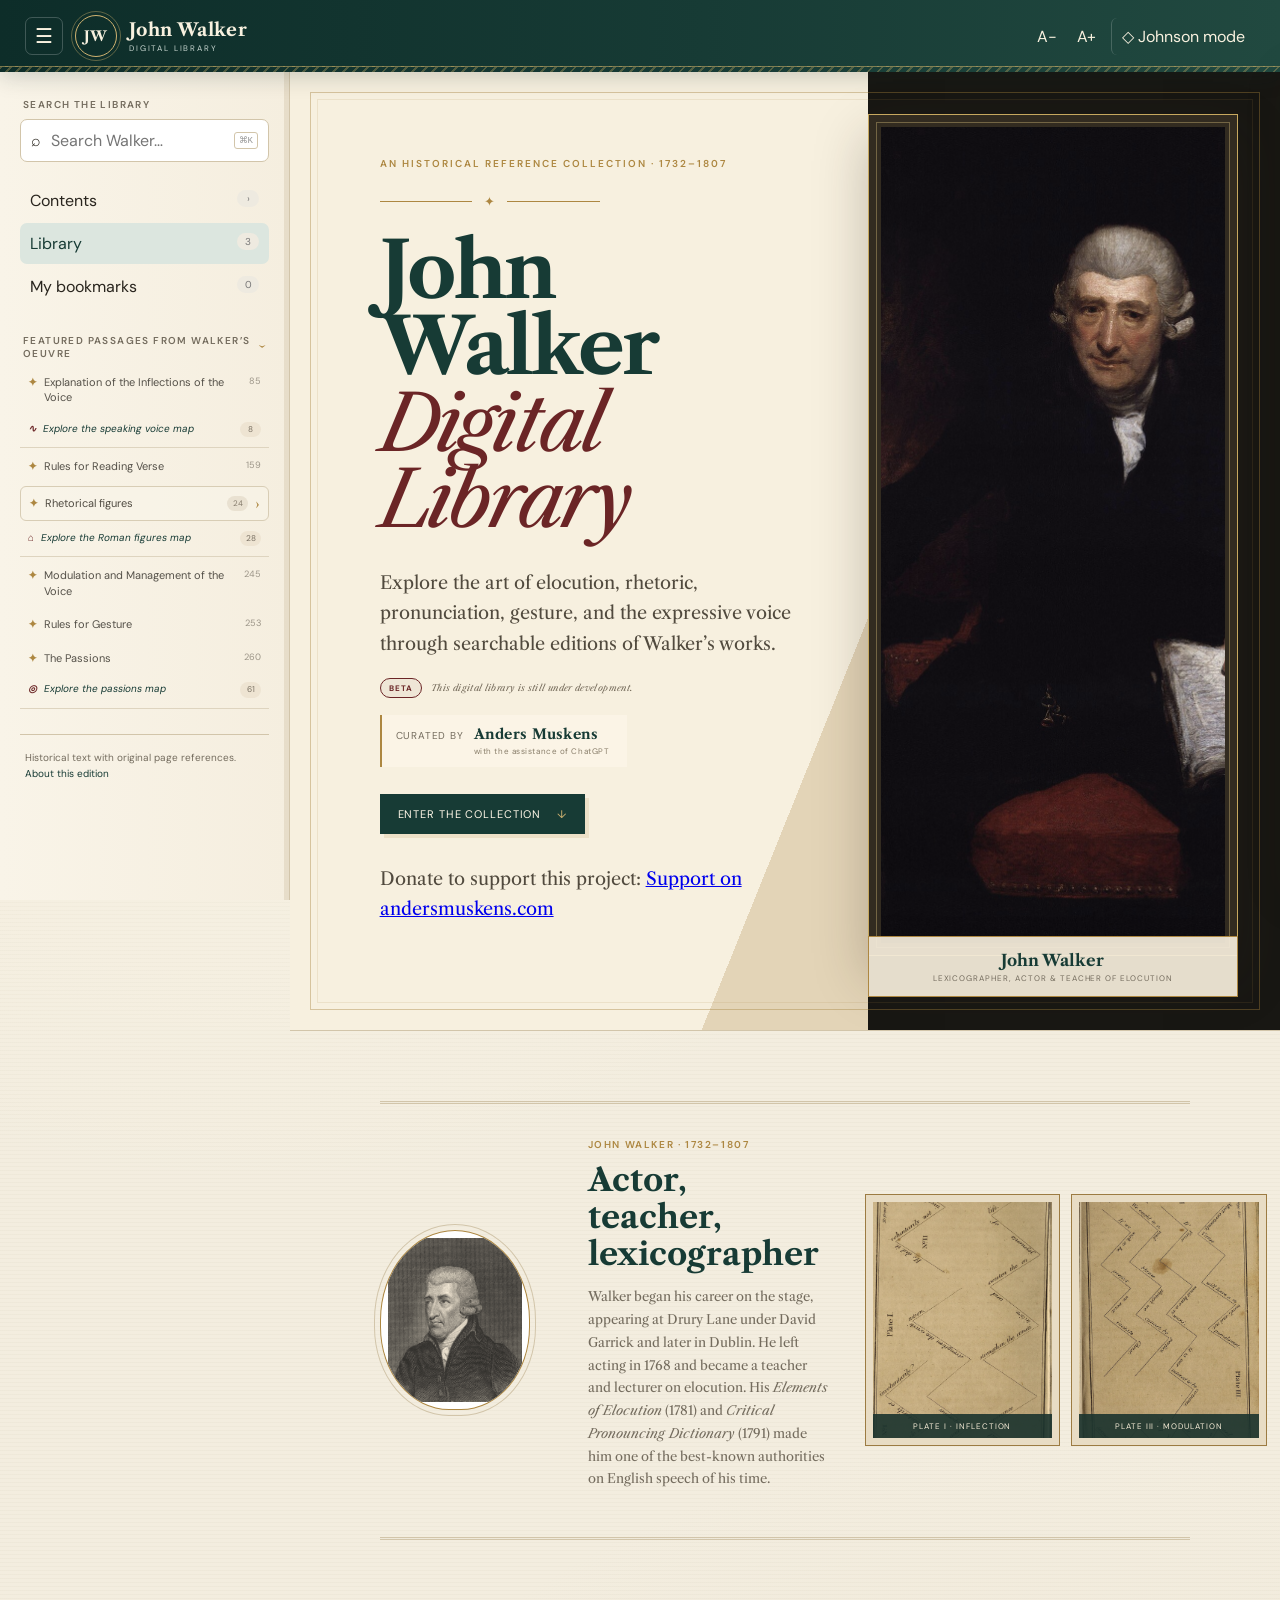
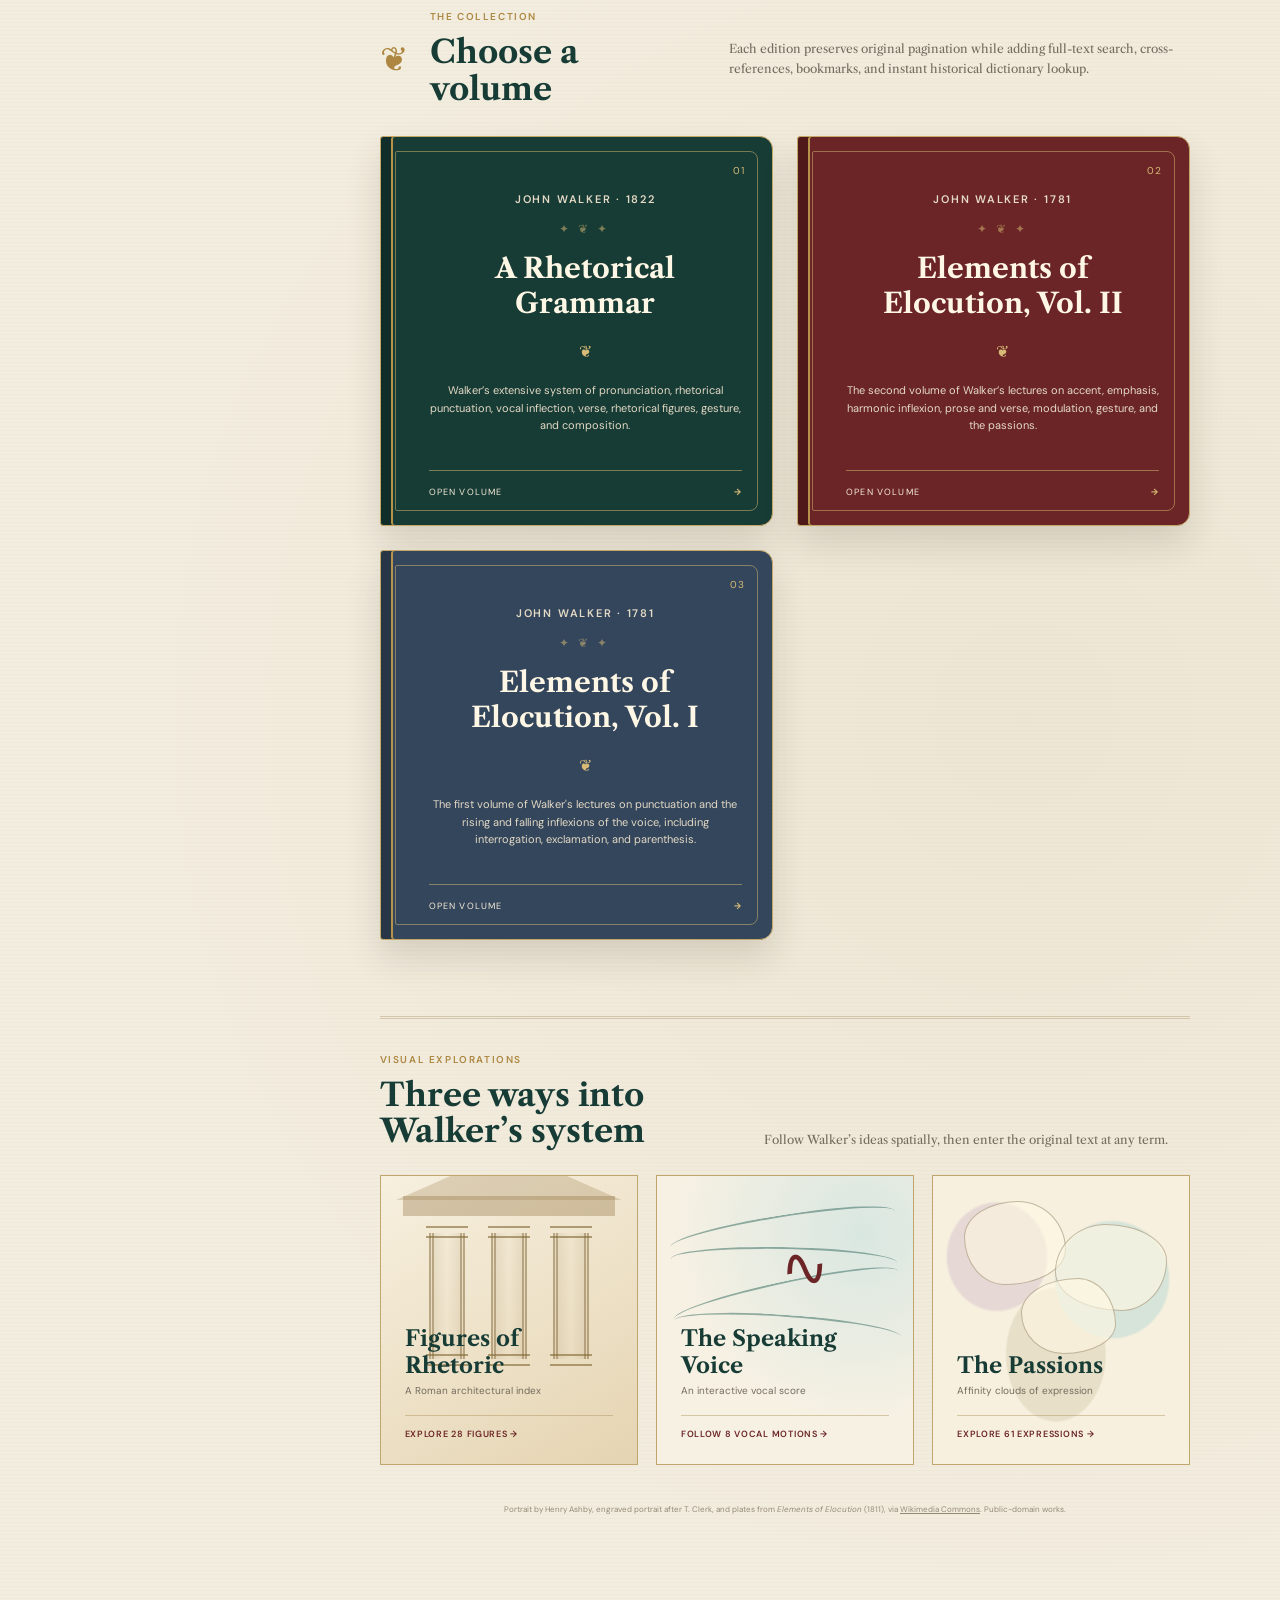
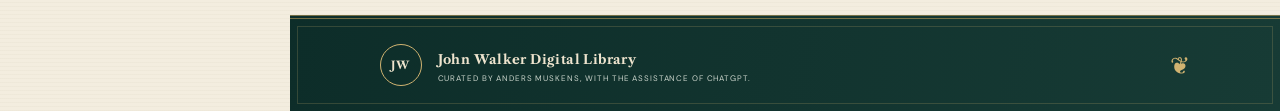
==== commit 0d158cdb: "Added donation link and updated gitignore" ====
--- a/index.html
+++ b/index.html
@@ -1,4 +1,4 @@
-<!doctype html><html lang="en"><head><meta charset="utf-8"><meta name="viewport" content="width=device-width,initial-scale=1"><meta name="description" content="A searchable digital library of John Walker's works on rhetoric and elocution."><title>John Walker Digital Library</title><link rel="stylesheet" href="assets/app.css"></head>
+<!doctype html><html lang="en"><head><meta charset="utf-8"><meta name="viewport" content="width=device-width,initial-scale=1"><meta name="description" content="A searchable digital library of John Walker's works on rhetoric and elocution."><title>John Walker Digital Library</title><meta property="og:type" content="website"><meta property="og:site_name" content="John Walker Digital Library"><meta property="og:url" content="https://amuskens.github.io/walker-library/"><meta property="og:title" content="John Walker Digital Library"><meta property="og:description" content="A searchable digital library of John Walker's works on rhetoric and elocution, with interactive maps of his figures, passions, and speaking voice."><meta property="og:image" content="https://amuskens.github.io/walker-library/assets/portraits/john-walker-social.jpg"><meta property="og:image:width" content="1200"><meta property="og:image:height" content="630"><meta property="og:image:alt" content="Portrait of John Walker, 18th-century rhetorician and elocutionist"><meta name="twitter:card" content="summary_large_image"><meta name="twitter:title" content="John Walker Digital Library"><meta name="twitter:description" content="A searchable digital library of John Walker's works on rhetoric and elocution, with interactive maps of his figures, passions, and speaking voice."><meta name="twitter:image" content="https://amuskens.github.io/walker-library/assets/portraits/john-walker-social.jpg"><link rel="stylesheet" href="assets/app.css"></head>
 <body><a class="skip" href="#reader">Skip to text</a>
 <header class="top"><button id="menu" class="navToggle" aria-label="Hide navigation" aria-controls="side" aria-expanded="true"><span aria-hidden="true">☰</span></button><a class="brand" href="#"><b>JW</b><span><strong>John Walker</strong><small>Digital Library</small></span></a><div id="headerBook" class="headerBook" hidden><span class="miniBook" aria-hidden="true">▤</span><span><small>Now reading</small><strong id="headerBookTitle"></strong></span></div><div class="tools"><button id="smaller">A−</button><button id="larger">A+</button><button id="dictionary" aria-pressed="false">◇ Johnson mode</button></div></header>
 <aside id="side" class="side"><label class="label" for="search">Search the library</label><div class="searchbox">⌕ <input id="search" type="search" placeholder="Search Walker…"><kbd>⌘K</kbd></div>
@@ -17,6 +17,7 @@
       <p class="betaNotice"><strong>Beta</strong><span>This digital library is still under development.</span></p>
       <p class="curatorLine"><span>Curated by</span><strong>Anders Muskens</strong><small>with the assistance of ChatGPT</small></p>
       <a class="exploreButton" href="#collectionShelf">Enter the collection <span aria-hidden="true">↓</span></a>
+      <p class="lede">Donate to support this project: <a href="https://andersmuskens.com/donate" target="_blank">Support on andersmuskens.com</a></p>
     </div>
     <figure class="walkerPortrait">
       <div class="portraitMat"><img src="assets/portraits/john-walker-ashby.jpg" alt="Portrait of John Walker seated with an open book, painted by Henry Ashby"></div>
@@ -25,7 +26,8 @@
   </div>
   <section class="cabinet" aria-labelledby="cabinetTitle">
     <div class="cabinetMedallion"><img src="assets/portraits/john-walker-clerk.jpg" alt="Engraved portrait of John Walker" loading="lazy"></div>
-    <div class="cabinetText"><p class="eyebrow">John Walker · 1732–1807</p><h2 id="cabinetTitle">Actor, teacher, lexicographer</h2><p>Walker began his career on the stage, appearing at Drury Lane under David Garrick and later in Dublin. He left acting in 1768 and became a teacher and lecturer on elocution. His <em>Elements of Elocution</em> (1781) and <em>Critical Pronouncing Dictionary</em> (1791) made him one of the best-known authorities on English speech of his time.</p></div>
+    <div class="cabinetText"><p class="eyebrow">John Walker · 1732–1807</p><h2 id="cabinetTitle">Actor, teacher, lexicographer</h2><p>Walker began his career on the stage, appearing at Drury Lane under 
+      David Garrick and later in Dublin. He left acting in 1768 and became a teacher and lecturer on elocution. His <em>Elements of Elocution</em> (1781) and <em>Critical Pronouncing Dictionary</em> (1791) made him one of the best-known authorities on English speech of his time.</p></div>
     <div class="platePair" aria-label="Two plates from Walker’s Elements of Elocution">
       <figure><img src="assets/portraits/elements-elocution-plate-i.jpg" alt="Plate I from Walker’s Elements of Elocution, charting vocal inflections" loading="lazy"><figcaption>Plate I · Inflection</figcaption></figure>
       <figure><img src="assets/portraits/elements-elocution-plate-iii.jpg" alt="Plate III from Walker’s Elements of Elocution, charting vocal inflections" loading="lazy"><figcaption>Plate III · Modulation</figcaption></figure>
--- a/assets/app.css
+++ b/assets/app.css
@@ -9,7 +9,7 @@
 dialog{width:min(560px,calc(100vw - 30px));padding:30px;border:1px solid var(--line);border-radius:11px;background:var(--panel);color:var(--ink);box-shadow:0 30px 90px #18201d4d}dialog::backdrop{background:#101b1873}dialog .close{position:absolute;top:10px;right:12px}dialog h1{margin:0 0 16px;color:var(--green);font:700 31px var(--serif)}dialog p,#termText{font:14px/1.7 var(--serif)}#termMeta{display:block;margin-top:16px;color:var(--muted)}.actions{display:flex;gap:8px;margin-top:22px}.actions button,.actions a{padding:9px 13px;border:1px solid var(--green);border-radius:6px;background:var(--green);color:#fff;text-decoration:none}.actions a{border-color:var(--line);background:none;color:var(--green)}#johnsonBox{width:min(960px,calc(100vw - 28px));height:min(840px,calc(100vh - 28px));padding:22px;overflow:hidden}.johnsonHead{display:flex;align-items:end;justify-content:space-between;gap:18px;padding-right:28px}.johnsonHead h1{margin-bottom:2px;text-transform:capitalize}.johnsonStatus{margin:0!important;color:var(--muted);font:11px/1.4 var(--sans)!important}.johnsonActions{display:flex;flex-wrap:wrap;justify-content:flex-end;gap:7px}.johnsonActions button,.johnsonActions a{padding:8px 10px;border:1px solid var(--line);border-radius:6px;background:none;color:var(--green);font-size:11px;text-decoration:none}.johnsonActions a{border-color:var(--green);background:var(--green);color:#fff}.johnsonFrameWrap{height:calc(100% - 120px);min-height:350px;margin-top:15px;overflow:hidden;border:1px solid var(--line);border-radius:7px;background:#fff}.johnsonFrameWrap iframe{width:100%;height:100%;border:0;background:#fff}.johnsonCredit{display:block;margin-top:8px;color:var(--muted);font-size:9px}.johnsonCredit a{color:inherit}#toast{position:fixed;z-index:80;bottom:22px;left:50%;padding:9px 14px;border-radius:7px;background:var(--green);color:#fff;font-size:11px;opacity:0;transform:translate(-50%,12px);transition:.2s;pointer-events:none}#toast.show{opacity:1;transform:translate(-50%,0)}.scrim{display:none}
 body.nav-hidden .side{transform:translateX(-105%)}body.nav-hidden main,body.nav-hidden .siteCredit{margin-left:0}body.nav-hidden .view{width:min(1240px,100%)}
 @media(max-width:860px){.brand small,#dictionary{display:none}.top{padding:0 12px}.navToggle{margin-right:9px}.side{z-index:60;transform:translateX(-105%)}.side.open{transform:none}.scrim.open{display:block;position:fixed;z-index:55;inset:72px 0 0;border:0;background:#0f1c1866}main{margin-left:0}.view{padding:42px 27px 90px}.heading .save{position:static;float:right;opacity:1}body.nav-hidden .side{transform:translateX(-105%)}body.nav-hidden .view{width:min(980px,100%)}}
-@media(max-width:520px){.brand strong{font-size:16px}.tools button{padding:6px}.readerbar{align-items:start}.readerbar span:last-child{display:grid;gap:5px;text-align:right}#reader{--size:17px;padding-top:38px}.results{inset:0 0 0 auto}#johnsonBox{width:100vw;height:100vh;max-width:none;max-height:none;border:0;border-radius:0;padding:18px 12px}.johnsonHead{display:block;padding-right:25px}.johnsonHead h1{font-size:27px}.johnsonActions{justify-content:flex-start;margin-top:10px}.johnsonFrameWrap{height:calc(100% - 168px);margin-top:11px}}
+@media(max-width:520px){:root{--size:17px}.brand strong{font-size:16px}.tools button{padding:6px}.readerbar{align-items:start}.readerbar span:last-child{display:grid;gap:5px;text-align:right}#reader{padding-top:38px}.results{inset:0 0 0 auto}#johnsonBox{width:100vw;height:100vh;max-width:none;max-height:none;border:0;border-radius:0;padding:18px 12px}.johnsonHead{display:block;padding-right:25px}.johnsonHead h1{font-size:27px}.johnsonActions{justify-content:flex-start;margin-top:10px}.johnsonFrameWrap{height:calc(100% - 168px);margin-top:11px}}
 @media print{.top,.side,.readerbar,.star,.save,#top{display:none!important}main{margin:0}.view{width:auto;padding:0}body{background:#fff}#reader{font-size:11pt}}
 
 /* Eighteenth-century collection treatment */
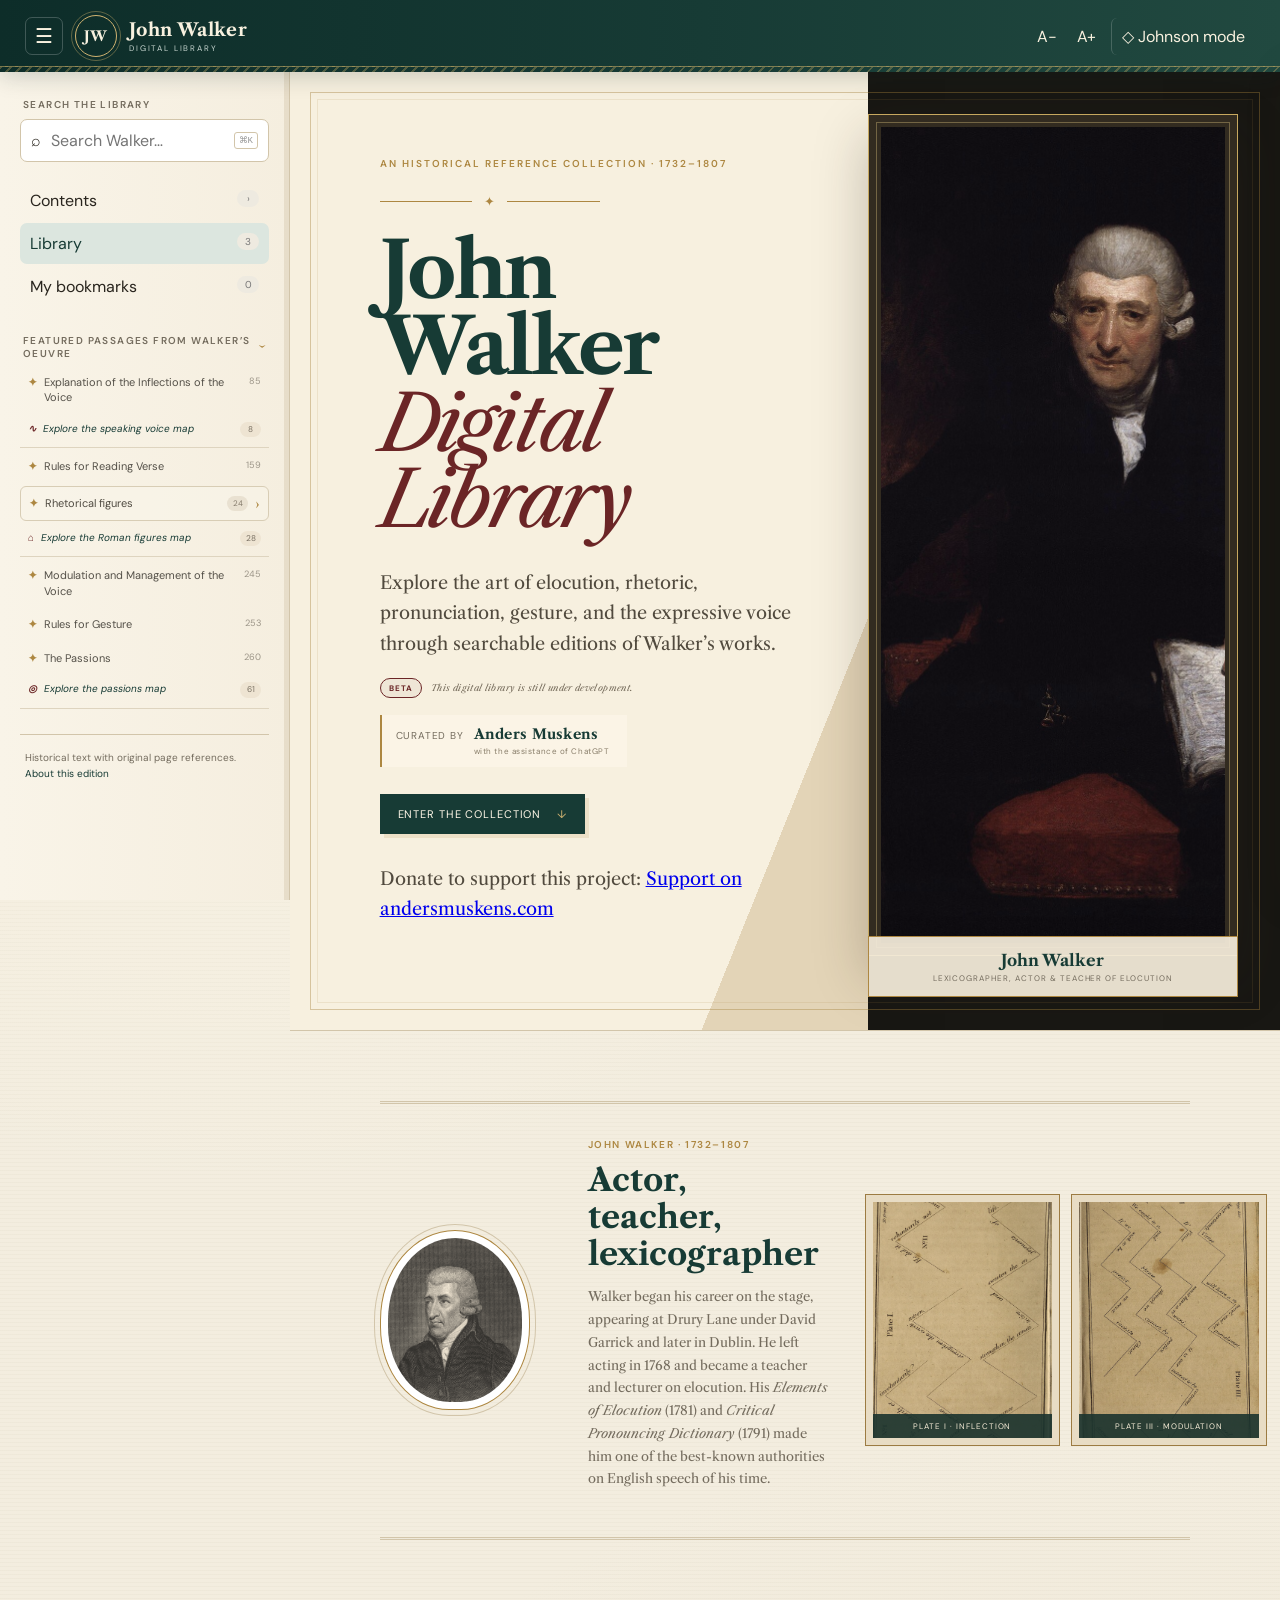
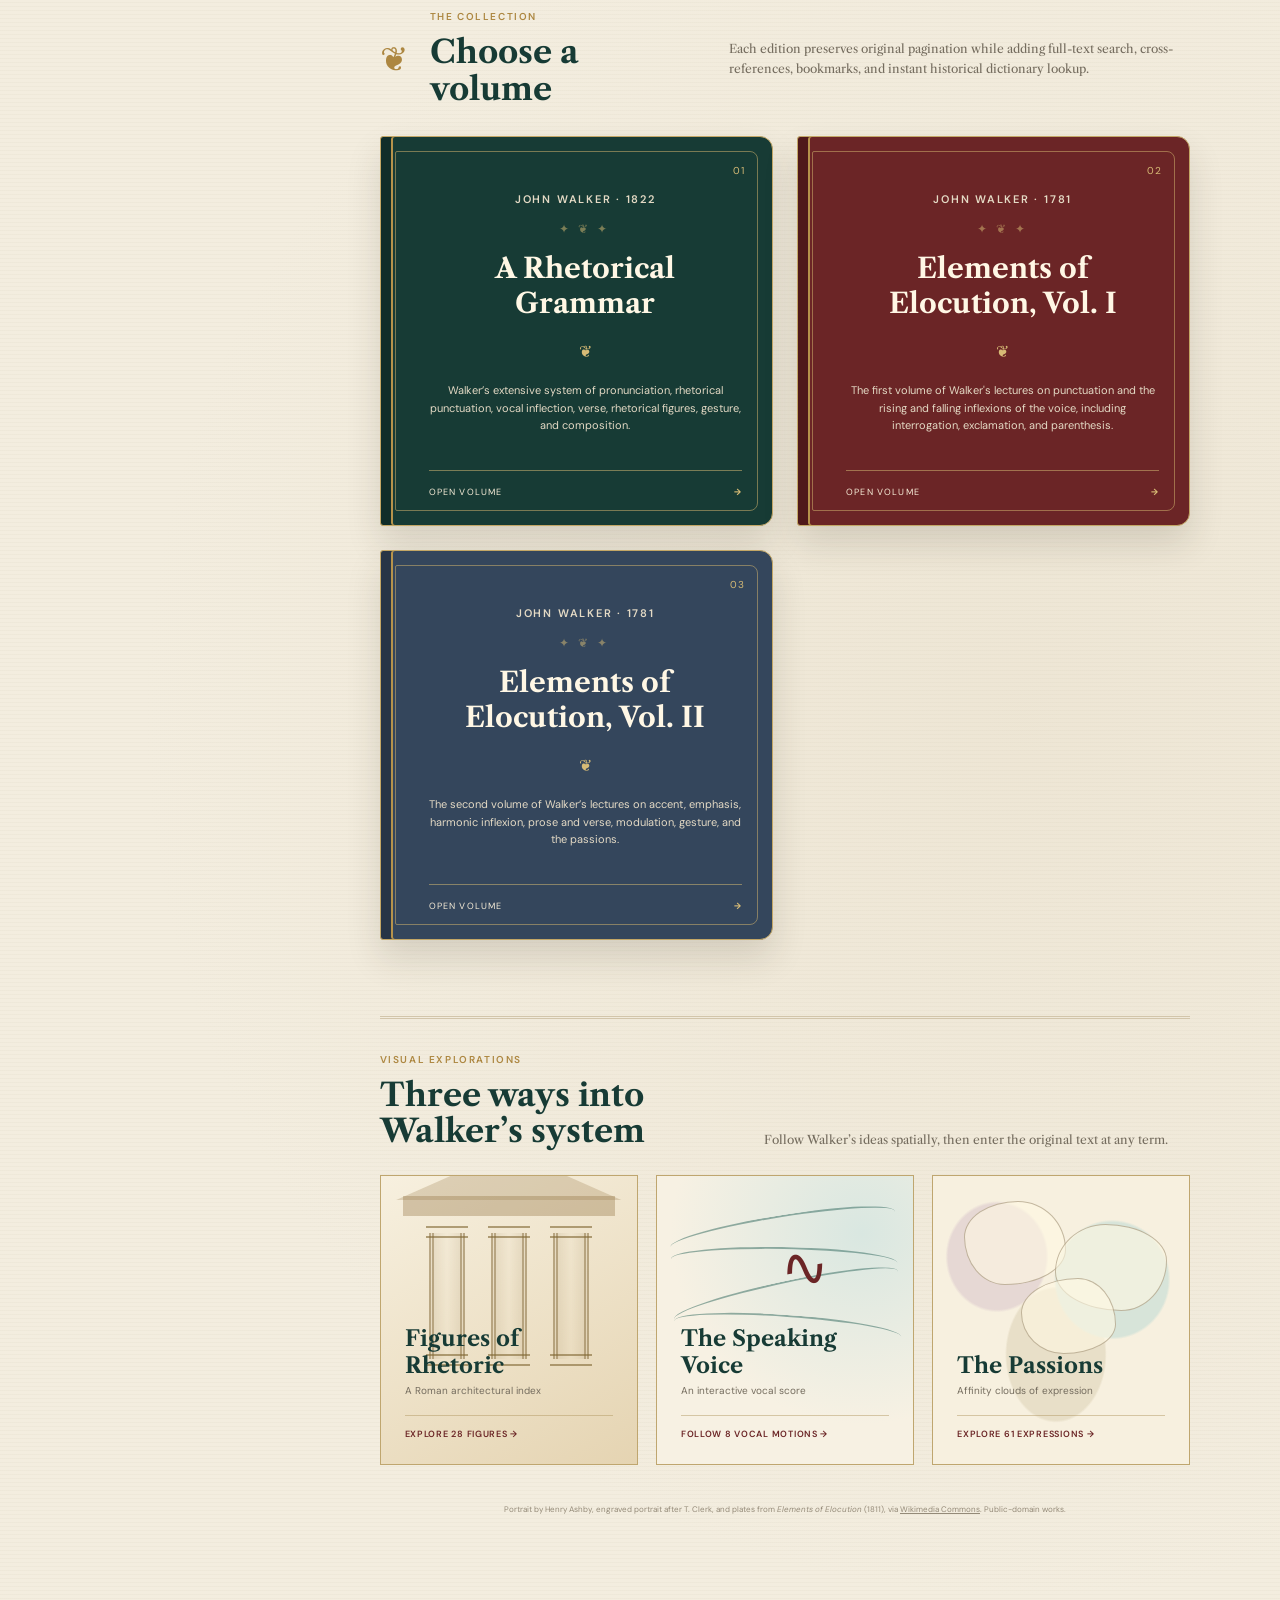
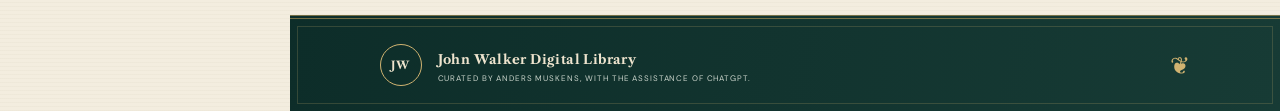
==== commit c7ebb3d9: "Make quotation popup non-modal, fix Vol. I contents links and portrait framing - Selecting a passage" ====
--- a/index.html
+++ b/index.html
@@ -52,7 +52,8 @@
 <aside id="results" class="results" aria-hidden="true"><header><div><p class="eyebrow">Search</p><h1 id="resultTitle">Results</h1></div><button id="closeResults">×</button></header><div class="scopes"><button data-scope="book" disabled>This book</button><button data-scope="all" class="active">All books</button></div><p id="summary"></p><div id="resultList"></div></aside>
 <dialog id="term"><button class="close">×</button><p class="eyebrow">Figure of rhetoric</p><h1 id="termTitle"></h1><div id="termText"></div><small id="termMeta"></small><div class="actions"><button id="readTerm">Read full discussion</button><a id="johnsonTerm" target="_blank" rel="noopener">Look up in Johnson</a></div></dialog>
 <dialog id="johnsonBox" class="collapsed" aria-labelledby="johnsonTitle"><button class="close" aria-label="Close Johnson lookup">×</button><div class="johnsonHead"><div><p class="eyebrow">Samuel Johnson’s Dictionary · 1755</p><h1 id="johnsonTitle"></h1><p id="johnsonStatus" class="johnsonStatus" role="status">Entry ready to load.</p></div><div class="johnsonActions"><button id="johnsonToggle" aria-expanded="false">Show Johnson entry</button><button id="johnsonSearch">Search Walker</button><button id="johnsonCopy">Copy word</button><a id="johnsonOpen" target="_blank" rel="noopener">Open full entry ↗</a></div></div><div class="johnsonFrameWrap"><iframe id="johnsonFrame" title="Entry from Samuel Johnson’s Dictionary Online" src="about:blank"></iframe></div><small class="johnsonCredit">Live transcription supplied by <a href="https://johnsonsdictionaryonline.com/" target="_blank" rel="noopener">Johnson’s Dictionary Online</a>. If the entry does not appear, use “Open full entry”.</small></dialog>
-<dialog id="citationBox" aria-labelledby="citationTitle"><button class="close" aria-label="Close citation tool">×</button><p class="eyebrow">Selected passage</p><h1 id="citationTitle">Copy a citation</h1><blockquote id="citationQuote"></blockquote><p class="citationLocation"><span id="citationBook"></span><strong id="citationPage"></strong></p><label class="citationLabel" for="citationStyle">Citation style</label><select id="citationStyle"><option value="chicago">Chicago</option><option value="mla">MLA</option><option value="apa">APA</option><option value="oxbridge">Oxbridge</option></select><div class="citationPreview"><small>Citation preview</small><p id="citationText"></p></div><div class="citationActions"><button id="copyQuoteCitation">Copy quotation + citation</button><button id="copyCitationOnly">Copy citation only</button></div></dialog>
+<dialog id="citationBox" aria-labelledby="citationTitle"><button class="close" aria-label="Close citation tool">×</button><p class="eyebrow">Selected passage</p><h1 id="citationTitle">Copy a citation</h1><blockquote id="citationQuote"></blockquote><p class="citationLocation"><span id="citationBook"></span><strong id="citationPage"></strong></p><label class="citationLabel" for="citationStyle">Citation style</label><select id="citationStyle"><option value="chicago">Chicago</option><option value="mla">MLA</option><option value="apa">APA</option><option value="oxbridge">Oxbridge</option></select><div class="citationPreview"><small>Citation preview</small><p id="citationText"></p></div><div class="citationActions"><button id="copyQuoteOnly">Copy quotation only</button><button id="copyQuoteCitation">Copy quotation + citation</button><button id="copyCitationOnly">Copy citation only</button></div></dialog>
 <dialog id="aboutBox"><button class="close">×</button><p class="eyebrow">About</p><h1>About this edition</h1><p>This reference preserves Walker’s historical text and printed page numbers while adding search, cross-references, bookmarks, citations, and dictionary lookup.</p><p>Select or double-click a single word to open its Johnson lookup card, then load the live dictionary entry if wanted. Select several words to copy the passage with a Chicago, MLA, APA, or Oxbridge citation.</p></dialog>
+<button id="quoteBubble" class="quoteBubble" type="button" aria-label="Quote this passage" hidden><svg aria-hidden="true" viewBox="0 0 24 24" width="16" height="16" fill="currentColor"><path d="M7 7c-2.5 0-4.5 2-4.5 4.5v5.5h5.5v-5.5h-3c0-1.4 1.1-2.5 2.5-2.5V7zm10 0c-2.5 0-4.5 2-4.5 4.5v5.5h5.5v-5.5h-3c0-1.4 1.1-2.5 2.5-2.5V7z"/></svg></button>
 <div id="toast"></div>
 <script src="data/books.js"></script><script src="assets/app.js"></script></body></html>
--- a/assets/app.css
+++ b/assets/app.css
@@ -33,7 +33,7 @@
 .walkerPortrait{position:relative;z-index:1;margin:0;min-height:680px;background:#181713}.portraitMat{position:absolute;inset:42px 42px 74px 0;padding:12px;background:#322b20;border:1px solid #c7a85f;box-shadow:0 22px 50px #2e241a42}.portraitMat:before{content:'';position:absolute;inset:7px;border:1px solid #d4bc7b66;pointer-events:none}.portraitMat img{display:block;width:100%;height:100%;object-fit:cover;object-position:50% 22%;filter:saturate(.8) sepia(.08)}
 .walkerPortrait figcaption{position:absolute;z-index:2;right:42px;bottom:33px;left:0;padding:13px 17px;background:#f5ecdbed;border:1px solid var(--gold);text-align:center}.walkerPortrait figcaption strong,.walkerPortrait figcaption span{display:block}.walkerPortrait figcaption strong{color:var(--green);font:700 16px var(--serif)}.walkerPortrait figcaption span{margin-top:3px;color:var(--muted);font-size:8px;letter-spacing:.12em;text-transform:uppercase}
 .cabinet{display:grid;grid-template-columns:170px minmax(240px,.72fr) minmax(400px,1.25fr);gap:38px;align-items:center;margin:70px clamp(35px,7vw,90px);padding:34px 0;border-top:3px double var(--line);border-bottom:3px double var(--line)}
-.cabinetMedallion{width:150px;height:180px;padding:7px;border:1px solid var(--gold);outline:1px solid var(--line);outline-offset:5px;border-radius:50% 50% 46% 46%;overflow:hidden;background:#fff}.cabinetMedallion img{width:100%;height:100%;object-fit:cover;object-position:50% 20%;filter:sepia(.35) contrast(.92)}
+.cabinetMedallion{width:150px;height:180px;padding:7px;border:1px solid var(--gold);outline:1px solid var(--line);outline-offset:5px;border-radius:50% 50% 46% 46%;overflow:hidden;background:#fff}.cabinetMedallion img{width:100%;height:100%;border-radius:inherit;object-fit:cover;object-position:50% 20%;filter:sepia(.35) contrast(.92)}
 .cabinetText h2,.collectionIntro h2{margin:0;color:var(--green);font:700 32px/1.15 var(--serif)}.cabinetText>p:last-child{color:var(--muted);font:13px/1.75 var(--serif)}
 .platePair{display:grid;grid-template-columns:1fr 1fr;gap:13px}.platePair figure{position:relative;height:250px;margin:0;overflow:hidden;border:7px solid #e8dcc4;outline:1px solid #9c7b42;background:#bda573}.platePair img{width:100%;height:100%;object-fit:cover;filter:sepia(.25) contrast(.9)}.platePair figure:first-child img{object-position:50% 35%}.platePair figure:last-child img{object-position:50% 60%}.platePair figcaption{position:absolute;right:0;bottom:0;left:0;padding:7px;background:#1b342ee6;color:#f6ecd7;font-size:8px;letter-spacing:.12em;text-align:center;text-transform:uppercase}
 .collectionIntro{display:grid;grid-template-columns:auto minmax(220px,.75fr) 1.25fr;gap:22px;align-items:center;margin:0 clamp(35px,7vw,90px) 28px;scroll-margin-top:95px}.collectionIntro>span{color:var(--gold);font:34px var(--serif)}.collectionIntro>p{max-width:560px;margin-left:auto;color:var(--muted);font:12px/1.65 var(--serif)}
@@ -59,7 +59,8 @@
 .tocNode.l4>.tocRow>a{color:#877f72;font-size:9.5px;font-style:italic}.heading.level4 h3{margin:1.5em 0 .55em 1.4rem;color:#675f50;font-size:1.03rem;font-style:italic}.heading.level4 .save{left:-18px;font-size:14px}
 .printedContentsLink{position:relative;color:inherit;text-decoration-color:#a98b4c77;text-decoration-style:dotted;text-underline-offset:3px}.printedContentsLink:after{content:'↗';display:inline-block;margin-left:.45em;color:var(--gold);font:9px var(--sans);opacity:0;transform:translateX(-3px);transition:.15s}.printedContentsLink:hover,.printedContentsLink:focus{color:var(--green);text-decoration-style:solid}.printedContentsLink:hover:after,.printedContentsLink:focus:after{opacity:1;transform:none}.tablewrap .printedContentsLink{display:block}
 #johnsonBox:not(.collapsed){width:min(560px,calc(100vw - 40px));height:min(430px,calc(100vh - 60px));max-width:560px;max-height:430px}#johnsonBox:not(.collapsed) .johnsonFrameWrap{height:calc(100% - 112px);min-height:0}#johnsonBox.collapsed{width:min(310px,calc(100vw - 28px));height:auto!important;min-height:0!important;max-width:310px;max-height:180px!important;padding:14px 16px;overflow:hidden}.collapsed .johnsonHead{display:block;padding-right:22px}.collapsed .johnsonHead h1{margin-bottom:2px;font-size:22px}.collapsed .johnsonHead .eyebrow{margin-bottom:6px;font-size:8px}.collapsed .johnsonStatus{font-size:9px!important}.collapsed .johnsonActions{justify-content:flex-start;margin-top:9px}.collapsed .johnsonFrameWrap,.collapsed .johnsonCredit,.collapsed #johnsonSearch,.collapsed #johnsonCopy,.collapsed #johnsonOpen{display:none}#johnsonToggle{border-color:var(--green);background:var(--green);color:#fff}#johnsonToggle[aria-expanded=true]{background:var(--oxblood);border-color:var(--oxblood)}
-#citationBox{width:min(520px,calc(100vw - 28px));padding:25px 26px}#citationBox h1{margin-bottom:13px;font-size:28px}#citationQuote{max-height:130px;margin:0;padding:14px 17px;overflow:auto;border-left:3px solid var(--gold);background:#f2ead9;color:#4c463b;font:normal 13px/1.65 var(--serif)}.citationLocation{display:flex;justify-content:space-between;gap:12px;margin:10px 0 17px!important;color:var(--muted);font:9px var(--sans)!important}.citationLocation strong{color:var(--green);font-weight:600}.citationLabel{display:block;margin-bottom:6px;color:var(--muted);font-size:9px;font-weight:600;letter-spacing:.12em;text-transform:uppercase}#citationStyle{width:100%;padding:9px 10px;border:1px solid var(--line);border-radius:6px;background:#fff;color:var(--ink)}.citationPreview{margin-top:13px;padding:12px 14px;border:1px solid var(--line);border-radius:6px;background:#fff}.citationPreview small{color:var(--gold);font-size:8px;font-weight:600;letter-spacing:.12em;text-transform:uppercase}.citationPreview p{margin:6px 0 0!important;color:#4e493f;font:11px/1.55 var(--serif)!important}.citationPreview cite{font-style:italic}.citationActions{display:flex;gap:8px;margin-top:15px}.citationActions button{flex:1;padding:9px 11px;border:1px solid var(--green);border-radius:6px;background:var(--green);color:#fff;font-size:10px}.citationActions button:last-child{background:none;color:var(--green)}
+#citationBox{width:min(520px,calc(100vw - 28px));padding:25px 26px}#citationBox h1{margin-bottom:13px;font-size:28px}#citationQuote{max-height:130px;margin:0;padding:14px 17px;overflow:auto;border-left:3px solid var(--gold);background:#f2ead9;color:#4c463b;font:normal 13px/1.65 var(--serif)}.citationLocation{display:flex;justify-content:space-between;gap:12px;margin:10px 0 17px!important;color:var(--muted);font:9px var(--sans)!important}.citationLocation strong{color:var(--green);font-weight:600}.citationLabel{display:block;margin-bottom:6px;color:var(--muted);font-size:9px;font-weight:600;letter-spacing:.12em;text-transform:uppercase}#citationStyle{width:100%;padding:9px 10px;border:1px solid var(--line);border-radius:6px;background:#fff;color:var(--ink)}.citationPreview{margin-top:13px;padding:12px 14px;border:1px solid var(--line);border-radius:6px;background:#fff}.citationPreview small{color:var(--gold);font-size:8px;font-weight:600;letter-spacing:.12em;text-transform:uppercase}.citationPreview p{margin:6px 0 0!important;color:#4e493f;font:11px/1.55 var(--serif)!important}.citationPreview cite{font-style:italic}.citationActions{display:flex;flex-wrap:wrap;gap:8px;margin-top:15px}.citationActions button{flex:1 1 140px;padding:9px 11px;border:1px solid var(--green);border-radius:6px;background:var(--green);color:#fff;font-size:10px}.citationActions button:last-child{background:none;color:var(--green)}
+.quoteBubble{position:fixed;z-index:45;display:grid;place-items:center;width:34px;height:34px;padding:0;border:1px solid var(--gold);border-radius:50%;background:var(--green);color:#fff;box-shadow:0 8px 20px #18201d4d;cursor:pointer;transition:transform .12s ease}.quoteBubble:hover,.quoteBubble:focus-visible{transform:scale(1.08);outline:none}.quoteBubble[hidden]{display:none}
 @media(max-width:1120px){.headerBook{display:none}}
 @media(max-width:520px){#johnsonBox:not(.collapsed){width:calc(100vw - 24px);height:min(430px,calc(100dvh - 30px));max-width:none;max-height:none;margin:auto;border:1px solid var(--line);border-radius:10px;padding:16px 11px}#johnsonBox.collapsed{width:min(310px,calc(100vw - 24px));height:auto!important;min-height:0!important;max-width:310px;max-height:180px!important;margin:auto;border:1px solid var(--line);border-radius:10px;padding:14px 16px}.collapsed .johnsonActions{display:block}.collapsed #johnsonToggle{width:100%;text-align:center}#citationBox{width:calc(100vw - 24px);padding:22px 18px}.citationActions{display:grid}.citationActions button{width:100%}}
 
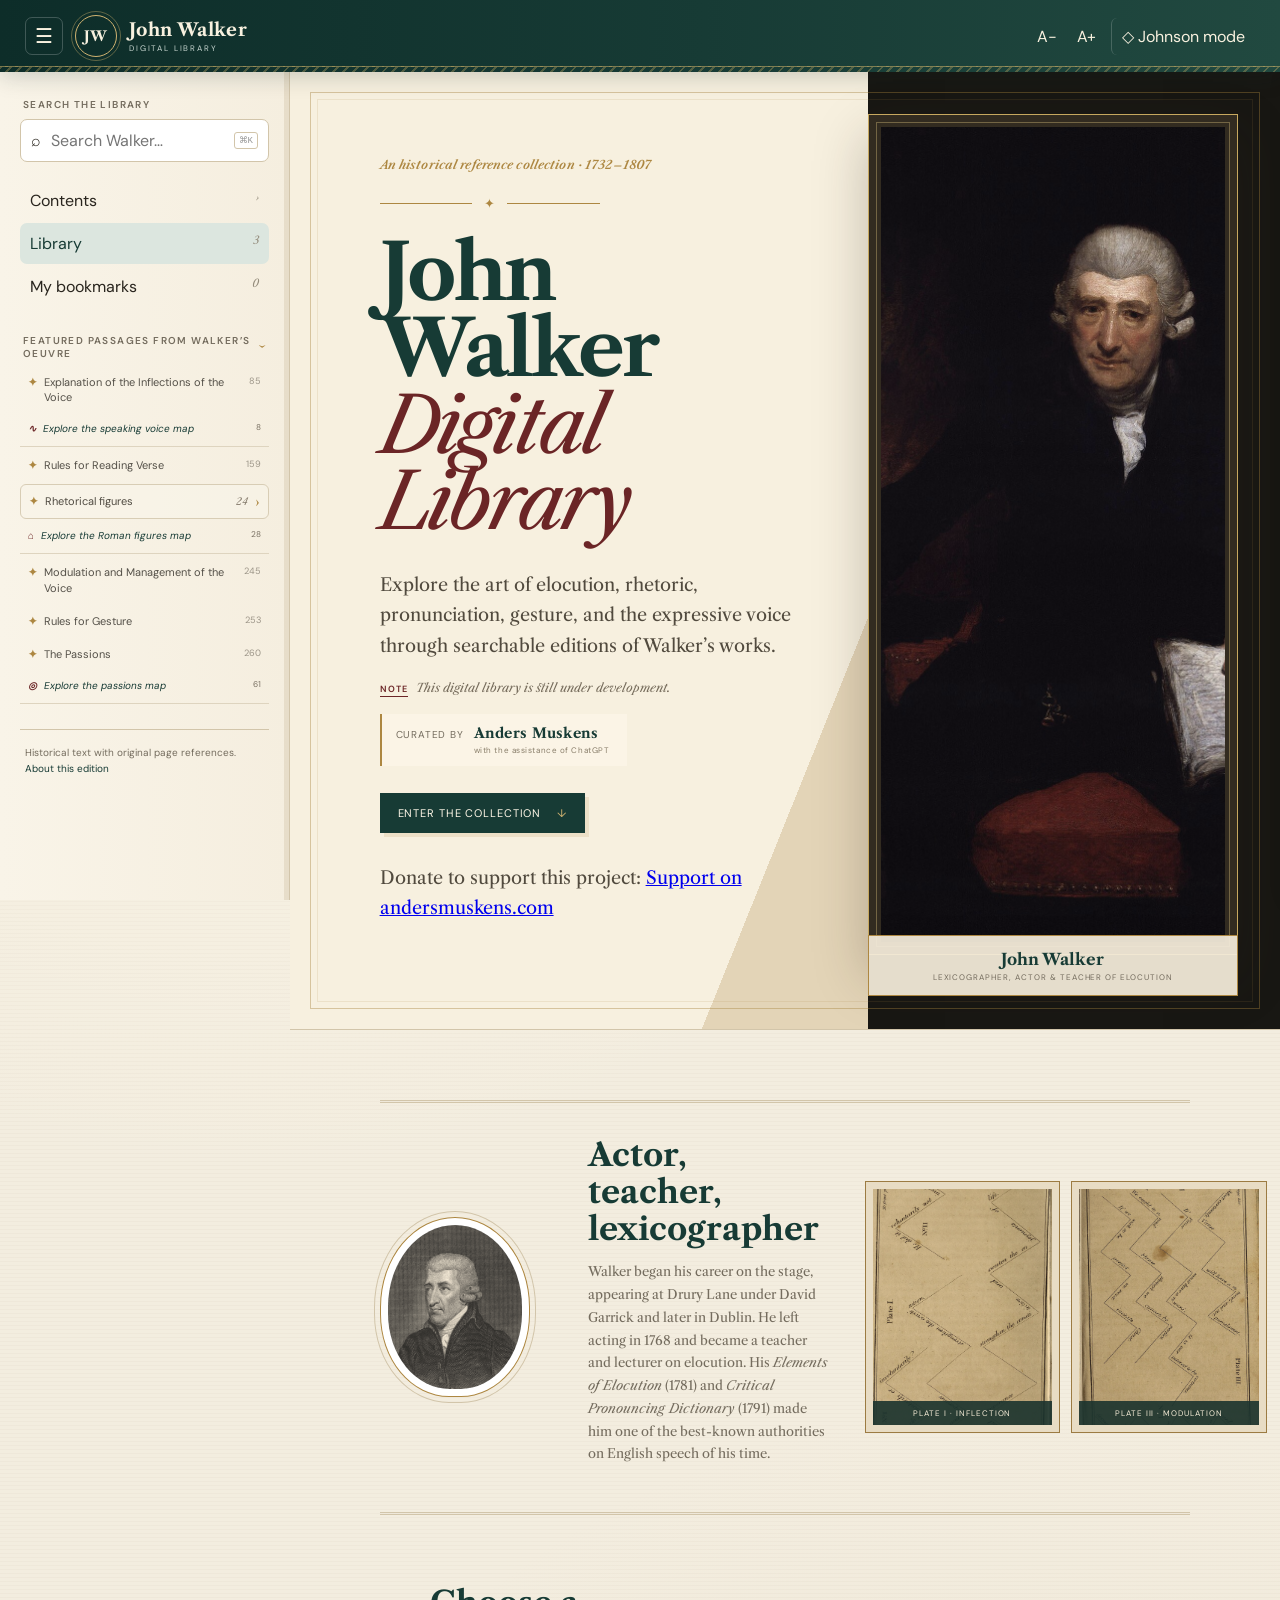
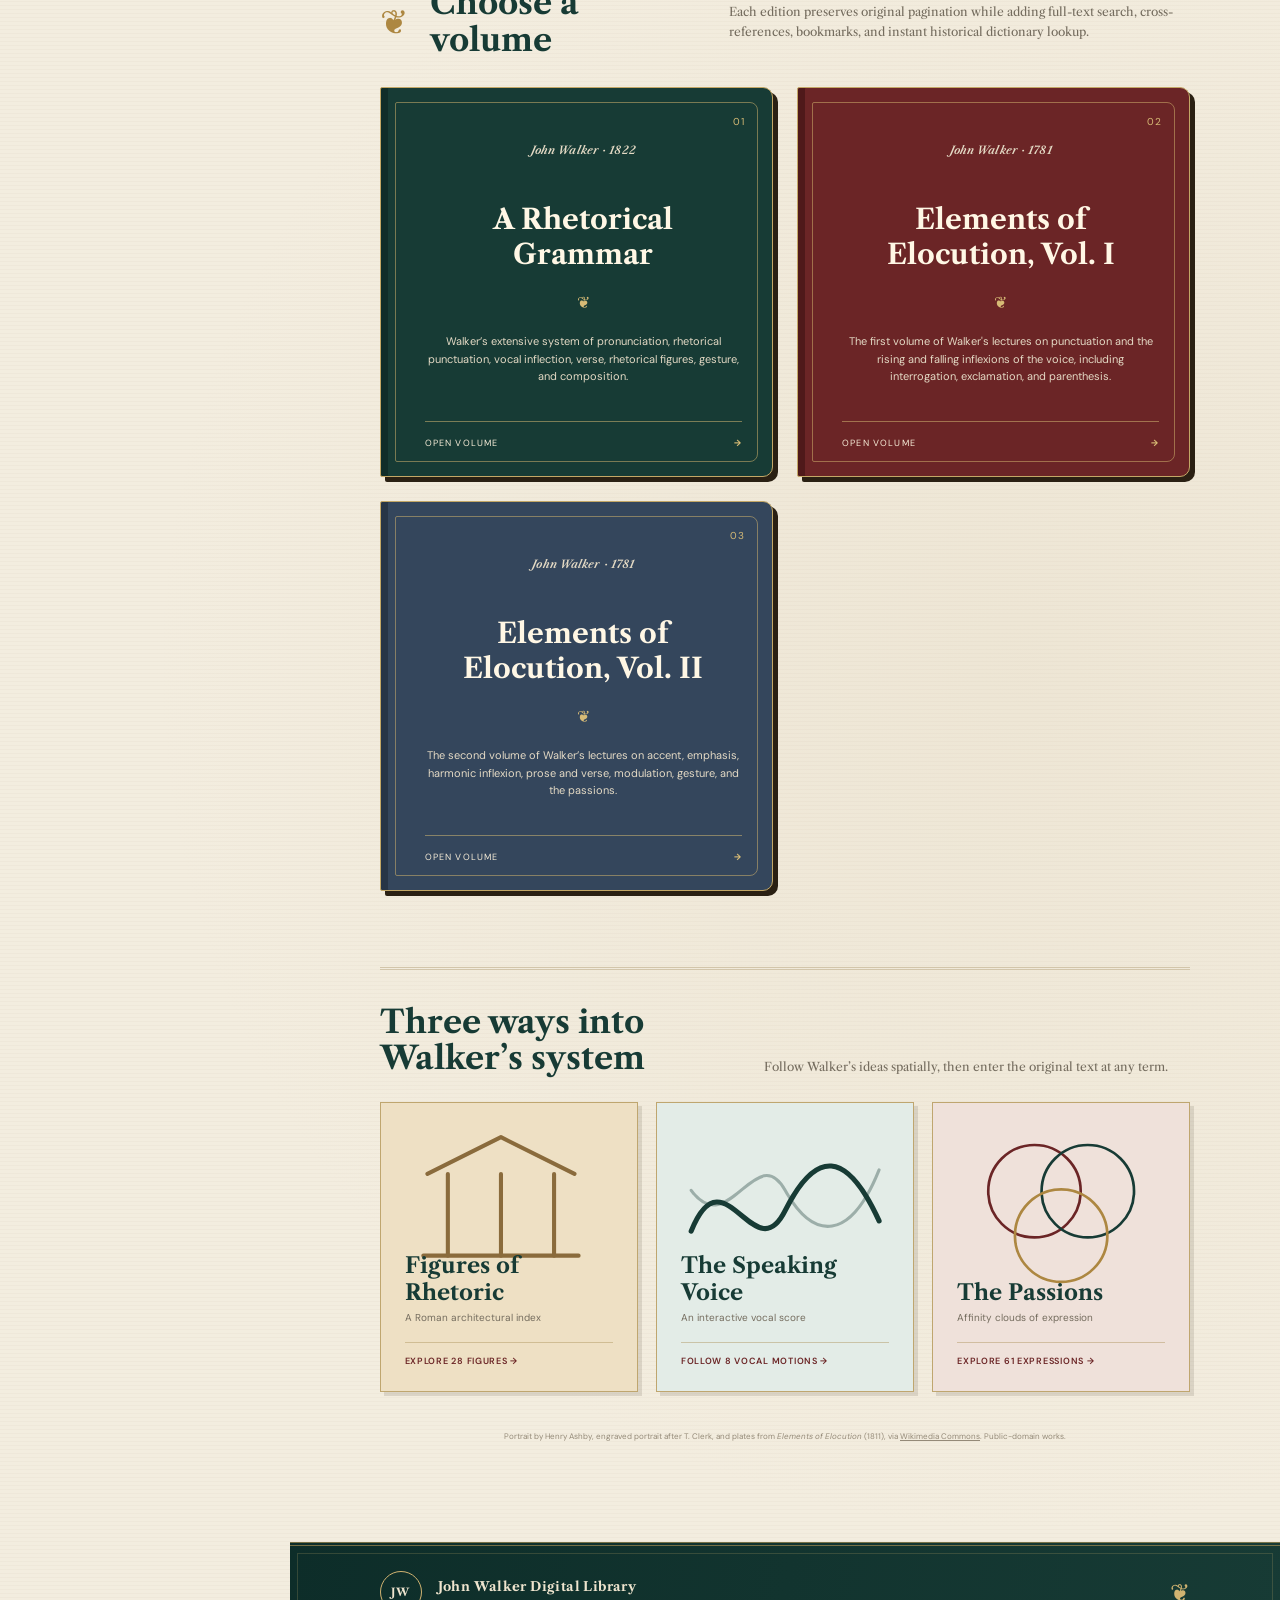
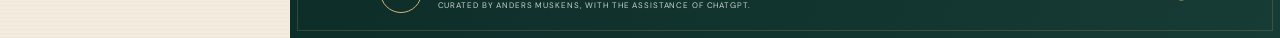
==== commit 508e0108: "Revamp visual chrome to read less like generated SaaS UI - Cut redundant uppercase kicker labels abo" ====
--- a/index.html
+++ b/index.html
@@ -14,7 +14,7 @@
       <div class="heroFlourish" aria-hidden="true"><span>✦</span></div>
       <h1>John Walker<br><em>Digital Library</em></h1>
       <p class="lede">Explore the art of elocution, rhetoric, pronunciation, gesture, and the expressive voice through searchable editions of Walker’s works.</p>
-      <p class="betaNotice"><strong>Beta</strong><span>This digital library is still under development.</span></p>
+      <p class="betaNotice"><span>Note</span> This digital library is still under development.</p>
       <p class="curatorLine"><span>Curated by</span><strong>Anders Muskens</strong><small>with the assistance of ChatGPT</small></p>
       <a class="exploreButton" href="#collectionShelf">Enter the collection <span aria-hidden="true">↓</span></a>
       <p class="lede">Donate to support this project: <a href="https://andersmuskens.com/donate" target="_blank">Support on andersmuskens.com</a></p>
@@ -26,21 +26,21 @@
   </div>
   <section class="cabinet" aria-labelledby="cabinetTitle">
     <div class="cabinetMedallion"><img src="assets/portraits/john-walker-clerk.jpg" alt="Engraved portrait of John Walker" loading="lazy"></div>
-    <div class="cabinetText"><p class="eyebrow">John Walker · 1732–1807</p><h2 id="cabinetTitle">Actor, teacher, lexicographer</h2><p>Walker began his career on the stage, appearing at Drury Lane under 
+    <div class="cabinetText"><h2 id="cabinetTitle">Actor, teacher, lexicographer</h2><p>Walker began his career on the stage, appearing at Drury Lane under 
       David Garrick and later in Dublin. He left acting in 1768 and became a teacher and lecturer on elocution. His <em>Elements of Elocution</em> (1781) and <em>Critical Pronouncing Dictionary</em> (1791) made him one of the best-known authorities on English speech of his time.</p></div>
     <div class="platePair" aria-label="Two plates from Walker’s Elements of Elocution">
       <figure><img src="assets/portraits/elements-elocution-plate-i.jpg" alt="Plate I from Walker’s Elements of Elocution, charting vocal inflections" loading="lazy"><figcaption>Plate I · Inflection</figcaption></figure>
       <figure><img src="assets/portraits/elements-elocution-plate-iii.jpg" alt="Plate III from Walker’s Elements of Elocution, charting vocal inflections" loading="lazy"><figcaption>Plate III · Modulation</figcaption></figure>
     </div>
   </section>
-  <div id="collectionShelf" class="collectionIntro"><span aria-hidden="true">❦</span><div><p class="eyebrow">The collection</p><h2>Choose a volume</h2></div><p>Each edition preserves original pagination while adding full-text search, cross-references, bookmarks, and instant historical dictionary lookup.</p></div>
+  <div id="collectionShelf" class="collectionIntro"><span aria-hidden="true">❦</span><div><h2>Choose a volume</h2></div><p>Each edition preserves original pagination while adding full-text search, cross-references, bookmarks, and instant historical dictionary lookup.</p></div>
   <div id="shelf" class="shelf"></div>
   <section class="visualCabinet" aria-labelledby="visualCabinetTitle">
-    <header><p class="eyebrow">Visual explorations</p><h2 id="visualCabinetTitle">Three ways into Walker’s system</h2><p>Follow Walker’s ideas spatially, then enter the original text at any term.</p></header>
+    <header><h2 id="visualCabinetTitle">Three ways into Walker’s system</h2><p>Follow Walker’s ideas spatially, then enter the original text at any term.</p></header>
     <div class="visualShelf">
-      <a class="visualCard figuresCard" href="figures-map.html"><span class="visualRoman" aria-hidden="true"><i></i><i></i><i></i></span><strong>Figures of Rhetoric</strong><small>A Roman architectural index</small><b>Explore 28 figures →</b></a>
-      <a class="visualCard voiceCard" href="voice-map.html"><span class="visualVoice" aria-hidden="true"><i></i><i></i><i></i><i></i></span><strong>The Speaking Voice</strong><small>An interactive vocal score</small><b>Follow 8 vocal motions →</b></a>
-      <a class="visualCard passionsCard" href="passions-map.html"><span class="visualClouds" aria-hidden="true"><i></i><i></i><i></i></span><strong>The Passions</strong><small>Affinity clouds of expression</small><b>Explore 61 expressions →</b></a>
+      <a class="visualCard figuresCard" href="figures-map.html"><svg class="cardIcon" viewBox="0 0 100 70" aria-hidden="true"><path d="M10 22 46 4 82 22"/><path d="M8 62H84"/><path d="M20 62V22M46 62V22M72 62V22"/></svg><strong>Figures of Rhetoric</strong><small>A Roman architectural index</small><b>Explore 28 figures →</b></a>
+      <a class="visualCard voiceCard" href="voice-map.html"><svg class="cardIcon" viewBox="0 0 100 60" aria-hidden="true"><path class="voiceFaint" d="M4 30C22 55,36 5,50 30S82 55,96 20"/><path d="M4 50C20 10,35 70,50 40S80 10,96 45"/></svg><strong>The Speaking Voice</strong><small>An interactive vocal score</small><b>Follow 8 vocal motions →</b></a>
+      <a class="visualCard passionsCard" href="passions-map.html"><svg class="cardIcon" viewBox="0 0 100 90" aria-hidden="true"><circle cx="35" cy="35" r="26"/><circle cx="65" cy="35" r="26"/><circle cx="50" cy="60" r="26"/></svg><strong>The Passions</strong><small>Affinity clouds of expression</small><b>Explore 61 expressions →</b></a>
     </div>
   </section>
   <p class="imageCredits">Portrait by Henry Ashby, engraved portrait after T. Clerk, and plates from <em>Elements of Elocution</em> (1811), via <a href="https://commons.wikimedia.org/wiki/Category:John_Walker_(lexicographer)" target="_blank" rel="noopener">Wikimedia Commons</a>. Public-domain works.</p>
@@ -49,11 +49,11 @@
 <section id="readerView" class="view" hidden><header class="bookhead"><div><p class="eyebrow"><span id="author"></span> · <span id="year"></span></p><h1 id="title"></h1><p id="edition" class="edition"></p></div><button id="markCurrent" class="star" aria-label="Bookmark current section">☆</button></header><div class="readerbar"><span id="location">Beginning</span><span><button id="copyLink">Copy link</button><button id="copyCite">Copy citation</button></span></div><article id="reader"></article><button id="top">↑ Back to top</button></section>
 </main>
 <footer class="siteCredit"><div class="footerMark" aria-hidden="true">JW</div><div><strong>John Walker Digital Library</strong><p>Curated by Anders Muskens, with the assistance of ChatGPT.</p></div><span class="footerFlourish" aria-hidden="true">❦</span></footer>
-<aside id="results" class="results" aria-hidden="true"><header><div><p class="eyebrow">Search</p><h1 id="resultTitle">Results</h1></div><button id="closeResults">×</button></header><div class="scopes"><button data-scope="book" disabled>This book</button><button data-scope="all" class="active">All books</button></div><p id="summary"></p><div id="resultList"></div></aside>
+<aside id="results" class="results" aria-hidden="true"><header><h1 id="resultTitle">Results</h1><button id="closeResults">×</button></header><div class="scopes"><button data-scope="book" disabled>This book</button><button data-scope="all" class="active">All books</button></div><p id="summary"></p><div id="resultList"></div></aside>
 <dialog id="term"><button class="close">×</button><p class="eyebrow">Figure of rhetoric</p><h1 id="termTitle"></h1><div id="termText"></div><small id="termMeta"></small><div class="actions"><button id="readTerm">Read full discussion</button><a id="johnsonTerm" target="_blank" rel="noopener">Look up in Johnson</a></div></dialog>
 <dialog id="johnsonBox" class="collapsed" aria-labelledby="johnsonTitle"><button class="close" aria-label="Close Johnson lookup">×</button><div class="johnsonHead"><div><p class="eyebrow">Samuel Johnson’s Dictionary · 1755</p><h1 id="johnsonTitle"></h1><p id="johnsonStatus" class="johnsonStatus" role="status">Entry ready to load.</p></div><div class="johnsonActions"><button id="johnsonToggle" aria-expanded="false">Show Johnson entry</button><button id="johnsonSearch">Search Walker</button><button id="johnsonCopy">Copy word</button><a id="johnsonOpen" target="_blank" rel="noopener">Open full entry ↗</a></div></div><div class="johnsonFrameWrap"><iframe id="johnsonFrame" title="Entry from Samuel Johnson’s Dictionary Online" src="about:blank"></iframe></div><small class="johnsonCredit">Live transcription supplied by <a href="https://johnsonsdictionaryonline.com/" target="_blank" rel="noopener">Johnson’s Dictionary Online</a>. If the entry does not appear, use “Open full entry”.</small></dialog>
 <dialog id="citationBox" aria-labelledby="citationTitle"><button class="close" aria-label="Close citation tool">×</button><p class="eyebrow">Selected passage</p><h1 id="citationTitle">Copy a citation</h1><blockquote id="citationQuote"></blockquote><p class="citationLocation"><span id="citationBook"></span><strong id="citationPage"></strong></p><label class="citationLabel" for="citationStyle">Citation style</label><select id="citationStyle"><option value="chicago">Chicago</option><option value="mla">MLA</option><option value="apa">APA</option><option value="oxbridge">Oxbridge</option></select><div class="citationPreview"><small>Citation preview</small><p id="citationText"></p></div><div class="citationActions"><button id="copyQuoteOnly">Copy quotation only</button><button id="copyQuoteCitation">Copy quotation + citation</button><button id="copyCitationOnly">Copy citation only</button></div></dialog>
-<dialog id="aboutBox"><button class="close">×</button><p class="eyebrow">About</p><h1>About this edition</h1><p>This reference preserves Walker’s historical text and printed page numbers while adding search, cross-references, bookmarks, citations, and dictionary lookup.</p><p>Select or double-click a single word to open its Johnson lookup card, then load the live dictionary entry if wanted. Select several words to copy the passage with a Chicago, MLA, APA, or Oxbridge citation.</p></dialog>
+<dialog id="aboutBox"><button class="close">×</button><h1>About this edition</h1><p>This reference preserves Walker’s historical text and printed page numbers while adding search, cross-references, bookmarks, citations, and dictionary lookup.</p><p>Select or double-click a single word to open its Johnson lookup card, then load the live dictionary entry if wanted. Select several words to copy the passage with a Chicago, MLA, APA, or Oxbridge citation.</p></dialog>
 <button id="quoteBubble" class="quoteBubble" type="button" aria-label="Quote this passage" hidden><svg aria-hidden="true" viewBox="0 0 24 24" width="16" height="16" fill="currentColor"><path d="M7 7c-2.5 0-4.5 2-4.5 4.5v5.5h5.5v-5.5h-3c0-1.4 1.1-2.5 2.5-2.5V7zm10 0c-2.5 0-4.5 2-4.5 4.5v5.5h5.5v-5.5h-3c0-1.4 1.1-2.5 2.5-2.5V7z"/></svg></button>
 <div id="toast"></div>
 <script src="data/books.js"></script><script src="assets/app.js"></script></body></html>
--- a/assets/app.css
+++ b/assets/app.css
@@ -1,12 +1,12 @@
 @import url('https://fonts.googleapis.com/css2?family=DM+Sans:wght@400;500;600&family=Libre+Caslon+Text:ital,wght@0,400;0,700;1,400&display=swap');
 :root{--ink:#292721;--muted:#777267;--paper:#f7f4ec;--panel:#fbfaf6;--green:#173d38;--soft:#e1eae5;--gold:#a67f35;--line:#d9d2c2;--size:18px;--serif:'Libre Caslon Text',Georgia,serif;--sans:'DM Sans',Arial,sans-serif}*{box-sizing:border-box}html{scroll-behavior:smooth}body{margin:0;background:var(--paper);color:var(--ink);font-family:var(--sans)}button,input{font:inherit}button{color:inherit;cursor:pointer}.skip{position:fixed;top:-60px;left:1rem;z-index:99;background:#fff;padding:.7rem;color:var(--green)}.skip:focus{top:1rem}
 .top{position:fixed;z-index:20;inset:0 0 auto;height:72px;display:flex;align-items:center;justify-content:space-between;padding:0 25px;color:#f8f5eb;background:var(--green);box-shadow:0 2px 18px #122a2622}.navToggle{display:grid;place-items:center;width:38px;height:38px;margin-right:12px;padding:0;border:1px solid #ffffff35;border-radius:7px;background:none;color:inherit;font-size:20px}.navToggle:hover,.navToggle:focus-visible{background:#ffffff18}.navToggle[aria-expanded=false] span{transform:rotate(90deg)}.navToggle span{transition:transform .18s}.brand{display:flex;align-items:center;gap:11px;margin-right:auto;color:inherit;text-decoration:none}.brand>b{display:grid;place-items:center;width:39px;height:39px;border:1px solid #ffffff66;border-radius:50%;font:700 14px var(--serif)}.brand strong,.brand small{display:block}.brand strong{font:700 18px var(--serif)}.brand small{margin-top:2px;color:#c7d5cf;font-size:9px;letter-spacing:.18em;text-transform:uppercase}.tools{display:flex}.tools button{padding:8px 10px;border:0;background:none;color:inherit;border-radius:6px}.tools button:hover,.tools button[aria-pressed=true]{background:#ffffff18}#dictionary{margin-left:5px;border-left:1px solid #ffffff2e}
-.side{position:fixed;z-index:10;inset:72px auto 0 0;width:290px;padding:26px 20px;overflow:auto;background:var(--panel);border-right:1px solid var(--line);transition:transform .22s ease}.label,.side h2{display:block;margin:0 3px 8px;color:var(--muted);font-size:10px;font-weight:600;letter-spacing:.14em;text-transform:uppercase}.searchbox{display:flex;align-items:center;gap:8px;padding:9px 10px;border:1px solid var(--line);border-radius:7px;background:#fff}.searchbox:focus-within{border-color:var(--green);box-shadow:0 0 0 3px var(--soft)}.searchbox input{min-width:0;flex:1;border:0;outline:0;background:none}.searchbox kbd{padding:2px 4px;border:1px solid var(--line);border-radius:3px;color:#999;font-size:9px}.side nav{display:grid;gap:2px;margin:18px 0 27px}.side nav button{display:flex;justify-content:space-between;width:100%;padding:10px;border:0;border-radius:7px;background:none;text-align:left}.side nav button:hover,.side nav button.active{color:var(--green);background:var(--soft)}.side nav i{min-width:22px;padding:2px 6px;border-radius:20px;background:#eeeae0;color:#777;font-size:10px;text-align:center;font-style:normal}.side section,.featuredSection{margin-bottom:25px}.side h2{display:flex;align-items:center;gap:8px}.side h2:after{content:'';flex:1;height:1px;background:var(--line)}.featuredSection>summary{display:flex;align-items:center;gap:8px;margin:0 3px 8px;color:var(--muted);font-size:10px;font-weight:600;letter-spacing:.14em;text-transform:uppercase;cursor:pointer;list-style:none}.featuredSection>summary::-webkit-details-marker{display:none}.featuredSection>summary span{flex:1}.featuredSection>summary:after{content:'›';color:var(--gold);font:17px/1 var(--serif);transition:transform .16s}.featuredSection[open]>summary:after{transform:rotate(90deg)}.featuredSection>summary:hover,.featuredSection>summary:focus-visible{color:var(--green)}#featured,.toc{display:grid;gap:1px}.toc{max-height:42vh;overflow:auto}.side a{display:grid;grid-template-columns:auto 1fr auto;gap:7px;padding:7px 8px;border-radius:6px;color:#555149;text-decoration:none;font-size:11px;line-height:1.4}.side a:hover,.side a.current{color:var(--green);background:#eeece4}.side a.l2{padding-left:14px}.side a.l3{padding-left:25px;color:#716c63}.side a small{color:#9b9487}.side a b{color:var(--gold)}.side footer{padding:15px 5px 0;border-top:1px solid var(--line);color:var(--muted);font-size:10px;line-height:1.6}.side footer button,.readerbar button{padding:0;border:0;background:none;color:var(--green);text-decoration:underline;text-decoration-color:transparent}.side footer button:hover,.readerbar button:hover{text-decoration-color:currentColor}
-main{margin:72px 0 0 290px;transition:margin-left .22s ease}.view{width:min(980px,100%);margin:auto;padding:58px clamp(28px,7vw,94px) 110px;transition:width .22s ease}.bookhead{display:flex;justify-content:space-between;gap:2rem;padding-bottom:30px;border-bottom:1px solid var(--line)}.eyebrow{margin:0 0 11px;color:var(--gold);font-size:10px;font-weight:600;letter-spacing:.16em;text-transform:uppercase}.bookhead h1,.view>h1{margin:0;color:var(--green);font:700 clamp(34px,5vw,53px)/1.09 var(--serif);letter-spacing:-.02em}.edition{color:var(--muted);font:italic 13px var(--serif)}.star{align-self:start;width:42px;height:42px;border:1px solid var(--line);border-radius:50%;background:none;color:var(--gold);font-size:24px}.star.saved{color:#fff;background:var(--gold)}.readerbar{display:flex;justify-content:space-between;gap:1rem;padding:14px 0;border-bottom:1px solid var(--line);color:var(--muted);font-size:10px}.readerbar span:last-child{display:flex;gap:15px}
+.side{position:fixed;z-index:10;inset:72px auto 0 0;width:290px;padding:26px 20px;overflow:auto;background:var(--panel);border-right:1px solid var(--line);transition:transform .22s ease}.label,.side h2{display:block;margin:0 3px 8px;color:var(--muted);font-size:10px;font-weight:600;letter-spacing:.14em;text-transform:uppercase}.searchbox{display:flex;align-items:center;gap:8px;padding:9px 10px;border:1px solid var(--line);border-radius:7px;background:#fff}.searchbox:focus-within{border-color:var(--green);box-shadow:0 0 0 3px var(--soft)}.searchbox input{min-width:0;flex:1;border:0;outline:0;background:none}.searchbox kbd{padding:2px 4px;border:1px solid var(--line);border-radius:3px;color:#999;font-size:9px}.side nav{display:grid;gap:2px;margin:18px 0 27px}.side nav button{display:flex;justify-content:space-between;width:100%;padding:10px;border:0;border-radius:7px;background:none;text-align:left}.side nav button:hover,.side nav button.active{color:var(--green);background:var(--soft)}.side nav i{min-width:16px;color:#948c7c;font:italic 11px var(--serif);text-align:right}.side section,.featuredSection{margin-bottom:25px}.side h2{display:flex;align-items:center;gap:8px}.side h2:after{content:'';flex:1;height:1px;background:var(--line)}.featuredSection>summary{display:flex;align-items:center;gap:8px;margin:0 3px 8px;color:var(--muted);font-size:10px;font-weight:600;letter-spacing:.14em;text-transform:uppercase;cursor:pointer;list-style:none}.featuredSection>summary::-webkit-details-marker{display:none}.featuredSection>summary span{flex:1}.featuredSection>summary:after{content:'›';color:var(--gold);font:17px/1 var(--serif);transition:transform .16s}.featuredSection[open]>summary:after{transform:rotate(90deg)}.featuredSection>summary:hover,.featuredSection>summary:focus-visible{color:var(--green)}#featured,.toc{display:grid;gap:1px}.toc{max-height:42vh;overflow:auto}.side a{display:grid;grid-template-columns:auto 1fr auto;gap:7px;padding:7px 8px;border-radius:6px;color:#555149;text-decoration:none;font-size:11px;line-height:1.4}.side a:hover,.side a.current{color:var(--green);background:#eeece4}.side a.l2{padding-left:14px}.side a.l3{padding-left:25px;color:#716c63}.side a small{color:#9b9487}.side a b{color:var(--gold)}.side footer{padding:15px 5px 0;border-top:1px solid var(--line);color:var(--muted);font-size:10px;line-height:1.6}.side footer button,.readerbar button{padding:0;border:0;background:none;color:var(--green);text-decoration:underline;text-decoration-color:transparent}.side footer button:hover,.readerbar button:hover{text-decoration-color:currentColor}
+main{margin:72px 0 0 290px;transition:margin-left .22s ease}.view{width:min(980px,100%);margin:auto;padding:58px clamp(28px,7vw,94px) 110px;transition:width .22s ease}.bookhead{display:flex;justify-content:space-between;gap:2rem;padding-bottom:30px;border-bottom:1px solid var(--line)}.eyebrow{margin:0 0 11px;color:var(--gold);font:italic 600 12px var(--serif);letter-spacing:.01em}.bookhead h1,.view>h1{margin:0;color:var(--green);font:700 clamp(34px,5vw,53px)/1.09 var(--serif);letter-spacing:-.02em}.edition{color:var(--muted);font:italic 13px var(--serif)}.star{align-self:start;width:42px;height:42px;border:1px solid var(--line);border-radius:50%;background:none;color:var(--gold);font-size:24px}.star.saved{color:#fff;background:var(--gold)}.readerbar{display:flex;justify-content:space-between;gap:1rem;padding:14px 0;border-bottom:1px solid var(--line);color:var(--muted);font-size:10px}.readerbar span:last-child{display:flex;gap:15px}
 #reader{padding-top:52px;font:var(--size)/1.82 var(--serif)}#reader p{margin:0 0 1.15em}#reader h1,#reader h2,#reader h3{scroll-margin-top:95px;color:var(--green);font-family:var(--serif);line-height:1.25}#reader h1{margin:2.6em 0 .8em;font-size:2rem;text-align:center}#reader h2{margin:2.5em 0 .75em;font-size:1.5rem}#reader h3{margin:2.2em 0 .65em;font-size:1.2rem}.heading{position:relative}.heading .save{position:absolute;left:-34px;top:.15em;opacity:0;border:0;background:none;color:var(--gold);font-size:18px}.heading:hover .save,.heading .save.saved,.heading .save:focus{opacity:1}.page{display:flex;align-items:center;gap:10px;margin:3em 0 1.5em;scroll-margin-top:90px;color:#928b7c;font:9px var(--sans);letter-spacing:.16em;text-transform:uppercase}.page:after{content:'';flex:1;height:1px;background:var(--line)}.tablewrap{overflow:auto;margin:2em 0}#reader table{width:100%;border-collapse:collapse;font-size:.86em;line-height:1.5}#reader td{padding:9px 11px;border:1px solid var(--line);vertical-align:top}#reader figure{text-align:center;margin:2.5em auto}#reader figure img{max-width:100%;height:auto;box-shadow:0 8px 25px #463d2522}.termLink{padding:0;border:0;background:none;color:#75571d;font:inherit;text-decoration:underline dotted #b69b60;text-underline-offset:3px}#top{display:block;margin:60px auto 0;padding:9px 13px;border:1px solid var(--line);border-radius:25px;background:none;color:var(--muted)}
 .lede{max-width:650px;margin:20px 0 40px;color:var(--muted);font:18px/1.7 var(--serif)}.shelf{display:grid;grid-template-columns:repeat(auto-fit,minmax(220px,1fr));gap:20px}.bookcard{min-height:280px;padding:27px;border:1px solid var(--line);border-radius:4px 15px 15px 4px;background:#eee8d9;box-shadow:inset 8px 0 #d8ceb5,0 12px 30px #332c1b12}.bookcard:hover{transform:translateY(-2px)}.bookcard h2{margin:35px 0 12px;color:var(--green);font:700 25px/1.25 var(--serif)}.bookcard p{color:var(--muted);font-size:12px;line-height:1.5}.marklist{display:grid;gap:10px;margin-top:32px}.markcard{display:flex;justify-content:space-between;padding:17px;border:1px solid var(--line);background:var(--panel)}.markcard button{border:0;background:none}.empty{padding:30px;border:1px dashed var(--line);color:var(--muted);text-align:center}
-.results{position:fixed;z-index:40;inset:72px 0 0 auto;width:min(440px,100vw);padding:26px;overflow:auto;background:var(--panel);border-left:1px solid var(--line);box-shadow:-18px 0 40px #211d151c;transform:translateX(105%);transition:.2s}.results.open{transform:none}.results header{display:flex;justify-content:space-between}.results h1{margin:0;color:var(--green);font:700 27px var(--serif)}.results header button,.close{border:0;background:none;font-size:24px}.scopes{display:flex;margin:20px 0 14px;border-bottom:1px solid var(--line)}.scopes button{padding:9px 12px;border:0;border-bottom:2px solid transparent;background:none;color:var(--muted)}.scopes .active{border-color:var(--gold);color:var(--green)}#summary{color:var(--muted);font-size:11px}#resultList{display:grid;gap:7px}.result{padding:14px;border:1px solid var(--line);background:#fff}.result:hover{border-color:#9db5ad}.result h3{margin:0 0 6px;color:var(--green);font:700 14px var(--serif)}.result p{margin:0;color:#59554c;font:11px/1.55 var(--serif)}.result small{color:#948c7d}mark{background:#f2d992}
-dialog{width:min(560px,calc(100vw - 30px));padding:30px;border:1px solid var(--line);border-radius:11px;background:var(--panel);color:var(--ink);box-shadow:0 30px 90px #18201d4d}dialog::backdrop{background:#101b1873}dialog .close{position:absolute;top:10px;right:12px}dialog h1{margin:0 0 16px;color:var(--green);font:700 31px var(--serif)}dialog p,#termText{font:14px/1.7 var(--serif)}#termMeta{display:block;margin-top:16px;color:var(--muted)}.actions{display:flex;gap:8px;margin-top:22px}.actions button,.actions a{padding:9px 13px;border:1px solid var(--green);border-radius:6px;background:var(--green);color:#fff;text-decoration:none}.actions a{border-color:var(--line);background:none;color:var(--green)}#johnsonBox{width:min(960px,calc(100vw - 28px));height:min(840px,calc(100vh - 28px));padding:22px;overflow:hidden}.johnsonHead{display:flex;align-items:end;justify-content:space-between;gap:18px;padding-right:28px}.johnsonHead h1{margin-bottom:2px;text-transform:capitalize}.johnsonStatus{margin:0!important;color:var(--muted);font:11px/1.4 var(--sans)!important}.johnsonActions{display:flex;flex-wrap:wrap;justify-content:flex-end;gap:7px}.johnsonActions button,.johnsonActions a{padding:8px 10px;border:1px solid var(--line);border-radius:6px;background:none;color:var(--green);font-size:11px;text-decoration:none}.johnsonActions a{border-color:var(--green);background:var(--green);color:#fff}.johnsonFrameWrap{height:calc(100% - 120px);min-height:350px;margin-top:15px;overflow:hidden;border:1px solid var(--line);border-radius:7px;background:#fff}.johnsonFrameWrap iframe{width:100%;height:100%;border:0;background:#fff}.johnsonCredit{display:block;margin-top:8px;color:var(--muted);font-size:9px}.johnsonCredit a{color:inherit}#toast{position:fixed;z-index:80;bottom:22px;left:50%;padding:9px 14px;border-radius:7px;background:var(--green);color:#fff;font-size:11px;opacity:0;transform:translate(-50%,12px);transition:.2s;pointer-events:none}#toast.show{opacity:1;transform:translate(-50%,0)}.scrim{display:none}
+.results{position:fixed;z-index:40;inset:72px 0 0 auto;width:min(440px,100vw);padding:26px;overflow:auto;background:var(--panel);border-left:1px solid var(--line);box-shadow:-10px 0 24px #211d151c;transform:translateX(105%);transition:.2s}.results.open{transform:none}.results header{display:flex;justify-content:space-between}.results h1{margin:0;color:var(--green);font:700 27px var(--serif)}.results header button,.close{border:0;background:none;font-size:24px}.scopes{display:flex;margin:20px 0 14px;border-bottom:1px solid var(--line)}.scopes button{padding:9px 12px;border:0;border-bottom:2px solid transparent;background:none;color:var(--muted)}.scopes .active{border-color:var(--gold);color:var(--green)}#summary{color:var(--muted);font-size:11px}#resultList{display:grid;gap:7px}.result{padding:14px;border:1px solid var(--line);background:#fff}.result:hover{border-color:#9db5ad}.result h3{margin:0 0 6px;color:var(--green);font:700 14px var(--serif)}.result p{margin:0;color:#59554c;font:11px/1.55 var(--serif)}.result small{color:#948c7d}mark{background:#f2d992}
+dialog{width:min(560px,calc(100vw - 30px));padding:30px;border:1px solid var(--line);border-radius:4px;background:var(--panel);color:var(--ink);box-shadow:8px 8px 0 #18201d26}dialog::backdrop{background:#101b1873}dialog .close{position:absolute;top:10px;right:12px}dialog h1{margin:0 0 16px;color:var(--green);font:700 31px var(--serif)}dialog p,#termText{font:14px/1.7 var(--serif)}#termMeta{display:block;margin-top:16px;color:var(--muted)}.actions{display:flex;gap:8px;margin-top:22px}.actions button,.actions a{padding:9px 13px;border:1px solid var(--green);border-radius:6px;background:var(--green);color:#fff;text-decoration:none}.actions a{border-color:var(--line);background:none;color:var(--green)}#johnsonBox{width:min(960px,calc(100vw - 28px));height:min(840px,calc(100vh - 28px));padding:22px;overflow:hidden}.johnsonHead{display:flex;align-items:end;justify-content:space-between;gap:18px;padding-right:28px}.johnsonHead h1{margin-bottom:2px;text-transform:capitalize}.johnsonStatus{margin:0!important;color:var(--muted);font:11px/1.4 var(--sans)!important}.johnsonActions{display:flex;flex-wrap:wrap;justify-content:flex-end;gap:7px}.johnsonActions button,.johnsonActions a{padding:8px 10px;border:1px solid var(--line);border-radius:6px;background:none;color:var(--green);font-size:11px;text-decoration:none}.johnsonActions a{border-color:var(--green);background:var(--green);color:#fff}.johnsonFrameWrap{height:calc(100% - 120px);min-height:350px;margin-top:15px;overflow:hidden;border:1px solid var(--line);border-radius:7px;background:#fff}.johnsonFrameWrap iframe{width:100%;height:100%;border:0;background:#fff}.johnsonCredit{display:block;margin-top:8px;color:var(--muted);font-size:9px}.johnsonCredit a{color:inherit}#toast{position:fixed;z-index:80;bottom:22px;left:50%;padding:9px 14px;border-radius:7px;background:var(--green);color:#fff;font-size:11px;opacity:0;transform:translate(-50%,12px);transition:.2s;pointer-events:none}#toast.show{opacity:1;transform:translate(-50%,0)}.scrim{display:none}
 body.nav-hidden .side{transform:translateX(-105%)}body.nav-hidden main,body.nav-hidden .siteCredit{margin-left:0}body.nav-hidden .view{width:min(1240px,100%)}
 @media(max-width:860px){.brand small,#dictionary{display:none}.top{padding:0 12px}.navToggle{margin-right:9px}.side{z-index:60;transform:translateX(-105%)}.side.open{transform:none}.scrim.open{display:block;position:fixed;z-index:55;inset:72px 0 0;border:0;background:#0f1c1866}main{margin-left:0}.view{padding:42px 27px 90px}.heading .save{position:static;float:right;opacity:1}body.nav-hidden .side{transform:translateX(-105%)}body.nav-hidden .view{width:min(980px,100%)}}
 @media(max-width:520px){:root{--size:17px}.brand strong{font-size:16px}.tools button{padding:6px}.readerbar{align-items:start}.readerbar span:last-child{display:grid;gap:5px;text-align:right}#reader{padding-top:38px}.results{inset:0 0 0 auto}#johnsonBox{width:100vw;height:100vh;max-width:none;max-height:none;border:0;border-radius:0;padding:18px 12px}.johnsonHead{display:block;padding-right:25px}.johnsonHead h1{font-size:27px}.johnsonActions{justify-content:flex-start;margin-top:10px}.johnsonFrameWrap{height:calc(100% - 168px);margin-top:11px}}
@@ -24,12 +24,12 @@
 .libraryLanding{width:min(1240px,100%);padding:0 0 100px}
 .libraryHero{position:relative;display:grid;grid-template-columns:minmax(0,1.05fr) minmax(360px,.75fr);min-height:680px;overflow:hidden;background:linear-gradient(112deg,#f7f0df 0 58%,#e3d4b7 58%);border-bottom:1px solid var(--line)}
 .libraryHero:before{content:'';position:absolute;z-index:3;inset:20px;border:1px solid #a47f3b66;pointer-events:none}.libraryHero:after{content:'';position:absolute;z-index:3;inset:27px;border:1px solid #a47f3b22;pointer-events:none}
-.heroCopy{position:relative;z-index:2;display:flex;flex-direction:column;justify-content:center;padding:85px 55px 75px clamp(45px,7vw,100px)}.heroCopy .eyebrow{letter-spacing:.2em}
+.heroCopy{position:relative;z-index:2;display:flex;flex-direction:column;justify-content:center;padding:85px 55px 75px clamp(45px,7vw,100px)}
 .heroFlourish{display:flex;align-items:center;gap:12px;width:220px;margin:12px 0 22px;color:var(--gold);font-size:13px}.heroFlourish:before,.heroFlourish:after{content:'';height:1px;flex:1;background:var(--gold)}
 .libraryLanding .heroCopy h1{margin:0;color:var(--green);font:700 clamp(48px,6.2vw,78px)/.98 var(--serif);letter-spacing:-.035em}.heroCopy h1 em{font-weight:400;color:var(--oxblood)}.heroCopy .lede{max-width:610px;margin:30px 0;color:#514a3e;font-size:18px}
 .exploreButton{align-self:flex-start;padding:12px 17px;border:1px solid var(--green);background:var(--green);color:#fff8e8;font-size:11px;letter-spacing:.08em;text-decoration:none;text-transform:uppercase;box-shadow:4px 4px 0 #b998582e}.exploreButton span{margin-left:12px;color:var(--gold2)}
 .curatorLine{display:grid;grid-template-columns:auto 1fr;align-items:baseline;gap:3px 10px;width:max-content;max-width:100%;margin:-8px 0 27px;padding:10px 18px 10px 14px;border-left:2px solid var(--gold);background:#fffaf066;color:var(--muted);font:10px/1.4 var(--sans);letter-spacing:.08em;text-transform:uppercase}.curatorLine strong{color:var(--green);font:700 14px var(--serif);letter-spacing:.02em;text-transform:none}.curatorLine small{grid-column:2;color:#887d69;font-size:8px;letter-spacing:.07em;text-transform:none}
-.betaNotice{align-self:flex-start;display:flex;align-items:center;gap:9px;margin:-12px 0 25px;color:#756b5b;font-size:9px;letter-spacing:.04em}.betaNotice strong{padding:4px 8px;border:1px solid var(--oxblood);border-radius:20px;background:#6b25260d;color:var(--oxblood);font-size:8px;letter-spacing:.14em;text-transform:uppercase}.betaNotice span{font-family:var(--serif);font-style:italic}
+.betaNotice{align-self:flex-start;display:flex;align-items:baseline;gap:8px;margin:-12px 0 25px;color:#756b5b;font:italic 12px var(--serif)}.betaNotice span{padding-bottom:1px;border-bottom:1px solid var(--oxblood);color:var(--oxblood);font:600 9px var(--sans);font-style:normal;letter-spacing:.12em;text-transform:uppercase}
 .walkerPortrait{position:relative;z-index:1;margin:0;min-height:680px;background:#181713}.portraitMat{position:absolute;inset:42px 42px 74px 0;padding:12px;background:#322b20;border:1px solid #c7a85f;box-shadow:0 22px 50px #2e241a42}.portraitMat:before{content:'';position:absolute;inset:7px;border:1px solid #d4bc7b66;pointer-events:none}.portraitMat img{display:block;width:100%;height:100%;object-fit:cover;object-position:50% 22%;filter:saturate(.8) sepia(.08)}
 .walkerPortrait figcaption{position:absolute;z-index:2;right:42px;bottom:33px;left:0;padding:13px 17px;background:#f5ecdbed;border:1px solid var(--gold);text-align:center}.walkerPortrait figcaption strong,.walkerPortrait figcaption span{display:block}.walkerPortrait figcaption strong{color:var(--green);font:700 16px var(--serif)}.walkerPortrait figcaption span{margin-top:3px;color:var(--muted);font-size:8px;letter-spacing:.12em;text-transform:uppercase}
 .cabinet{display:grid;grid-template-columns:170px minmax(240px,.72fr) minmax(400px,1.25fr);gap:38px;align-items:center;margin:70px clamp(35px,7vw,90px);padding:34px 0;border-top:3px double var(--line);border-bottom:3px double var(--line)}
@@ -38,9 +38,9 @@
 .platePair{display:grid;grid-template-columns:1fr 1fr;gap:13px}.platePair figure{position:relative;height:250px;margin:0;overflow:hidden;border:7px solid #e8dcc4;outline:1px solid #9c7b42;background:#bda573}.platePair img{width:100%;height:100%;object-fit:cover;filter:sepia(.25) contrast(.9)}.platePair figure:first-child img{object-position:50% 35%}.platePair figure:last-child img{object-position:50% 60%}.platePair figcaption{position:absolute;right:0;bottom:0;left:0;padding:7px;background:#1b342ee6;color:#f6ecd7;font-size:8px;letter-spacing:.12em;text-align:center;text-transform:uppercase}
 .collectionIntro{display:grid;grid-template-columns:auto minmax(220px,.75fr) 1.25fr;gap:22px;align-items:center;margin:0 clamp(35px,7vw,90px) 28px;scroll-margin-top:95px}.collectionIntro>span{color:var(--gold);font:34px var(--serif)}.collectionIntro>p{max-width:560px;margin-left:auto;color:var(--muted);font:12px/1.65 var(--serif)}
 .libraryLanding .shelf{display:grid;grid-template-columns:repeat(auto-fit,minmax(270px,1fr));gap:24px;margin:0 clamp(35px,7vw,90px)}
-.libraryLanding .bookcard{position:relative;display:flex;flex-direction:column;min-height:390px;padding:31px 30px 27px 48px;overflow:hidden;border:1px solid #c3a766;border-radius:3px 13px 13px 3px;background:var(--green);color:#f7edd8;box-shadow:inset 10px 0 #102d29,inset 12px 0 #b6934b,0 18px 35px #342c1b24;cursor:pointer;transition:.25s}
-.libraryLanding .bookcard:before{content:'';position:absolute;inset:14px;border:1px solid #d0b36d88;border-radius:2px 8px 8px 2px;pointer-events:none}.libraryLanding .bookcard:after{content:'✦  ❦  ✦';position:absolute;top:84px;right:28px;left:45px;color:#d4b97488;font:12px var(--serif);letter-spacing:.25em;text-align:center}.libraryLanding .bookcard.cover2{background:var(--oxblood);box-shadow:inset 10px 0 #4f191a,inset 12px 0 #b6934b,0 18px 35px #342c1b24}.libraryLanding .bookcard.cover3{background:#34465c;box-shadow:inset 10px 0 #273546,inset 12px 0 #b6934b,0 18px 35px #342c1b24}
-.libraryLanding .bookcard:hover,.libraryLanding .bookcard:focus{transform:translateY(-5px);box-shadow:inset 10px 0 #102d29,inset 12px 0 #d0b46d,0 24px 44px #342c1c38;outline:none}.coverRule{position:absolute;top:27px;right:27px;color:#d7bb76;font:10px var(--sans);letter-spacing:.12em}.coverTitle{position:relative;z-index:1;margin:auto 0;text-align:center}.coverTitle .eyebrow{color:#d7c28f}.libraryLanding .bookcard h2{margin:42px 0 20px;color:#fff7e5;font:700 28px/1.25 var(--serif)}.coverTitle>i{display:block;margin:0 0 20px;color:#d7bb76;font-style:normal}.libraryLanding .bookcard p{color:#e4dac5;font-size:11px;line-height:1.6}.openVolume{position:relative;z-index:1;display:flex;justify-content:space-between;padding-top:15px;border-top:1px solid #d2b87288;color:#f7edd8;font-size:9px;letter-spacing:.13em;text-transform:uppercase}.openVolume b{color:#d9bd76}
+.libraryLanding .bookcard{position:relative;display:flex;flex-direction:column;min-height:390px;padding:31px 30px 27px 44px;overflow:hidden;border:1px solid #c3a766;border-radius:2px 10px 10px 2px;background:var(--green);color:#f7edd8;box-shadow:inset 7px 0 #102d29,5px 5px 0 #2a2013;cursor:pointer;transition:box-shadow .15s ease,transform .15s ease}
+.libraryLanding .bookcard:before{content:'';position:absolute;inset:14px;border:1px solid #d0b36d88;border-radius:2px 8px 8px 2px;pointer-events:none}.libraryLanding .bookcard.cover2{background:var(--oxblood);box-shadow:inset 7px 0 #4f191a,5px 5px 0 #2a2013}.libraryLanding .bookcard.cover3{background:#34465c;box-shadow:inset 7px 0 #273546,5px 5px 0 #2a2013}
+.libraryLanding .bookcard:hover,.libraryLanding .bookcard:focus{transform:translate(2px,2px);box-shadow:inset 7px 0 #102d29,3px 3px 0 #2a2013;outline:none}.libraryLanding .bookcard.cover2:hover,.libraryLanding .bookcard.cover2:focus{box-shadow:inset 7px 0 #4f191a,3px 3px 0 #2a2013}.libraryLanding .bookcard.cover3:hover,.libraryLanding .bookcard.cover3:focus{box-shadow:inset 7px 0 #273546,3px 3px 0 #2a2013}.coverRule{position:absolute;top:27px;right:27px;color:#d7bb76;font:10px var(--sans);letter-spacing:.12em}.coverTitle{position:relative;z-index:1;margin:auto 0;text-align:center}.coverTitle .eyebrow{color:#d7c28f}.libraryLanding .bookcard h2{margin:42px 0 20px;color:#fff7e5;font:700 28px/1.25 var(--serif)}.coverTitle>i{display:block;margin:0 0 20px;color:#d7bb76;font-style:normal}.libraryLanding .bookcard p{color:#e4dac5;font-size:11px;line-height:1.6}.openVolume{position:relative;z-index:1;display:flex;justify-content:space-between;padding-top:15px;border-top:1px solid #d2b87288;color:#f7edd8;font-size:9px;letter-spacing:.13em;text-transform:uppercase}.openVolume b{color:#d9bd76}
 .imageCredits{margin:38px clamp(35px,7vw,90px) 0;color:#948a78;font-size:8px;line-height:1.5;text-align:center}.imageCredits a{color:inherit}
 .siteCredit{position:relative;display:flex;align-items:center;gap:16px;margin-left:290px;padding:25px clamp(28px,7vw,94px);overflow:hidden;border-top:4px double #b99a5799;background:linear-gradient(100deg,var(--green2),var(--green));color:#eee4ce;transition:margin-left .22s ease}.siteCredit:before{content:'';position:absolute;inset:7px;border:1px solid #d0b37133;pointer-events:none}.footerMark{position:relative;z-index:1;display:grid;place-items:center;width:42px;height:42px;flex:0 0 auto;border:1px solid var(--gold2);border-radius:50%;font:700 11px var(--serif);letter-spacing:.08em}.siteCredit>div:nth-child(2){position:relative;z-index:1}.siteCredit strong{font:700 13px var(--serif);letter-spacing:.03em}.siteCredit p{margin:4px 0 0;color:#c9d3ca;font-size:8px;letter-spacing:.11em;text-transform:uppercase}.footerFlourish{position:relative;z-index:1;margin-left:auto;color:var(--gold2);font:24px var(--serif)}
 @media(max-width:1020px){.libraryHero{grid-template-columns:1fr 42%}.cabinet{grid-template-columns:130px 1fr}.cabinetMedallion{width:118px;height:145px}.platePair{grid-column:1/-1}.platePair figure{height:220px}}
@@ -51,11 +51,11 @@
 
 /* Collapsible contents and favorite indexes */
 #toc{display:block}.tocNode{min-width:0}.tocRow{display:grid;grid-template-columns:17px minmax(0,1fr);align-items:start}.tocRow>a{min-width:0;padding:6px 5px!important}.tocRow>a span:nth-child(2){overflow-wrap:anywhere}.tocToggle{display:grid;place-items:center;width:17px;height:25px;padding:0;border:0;background:none;color:var(--gold);font:17px/1 var(--serif)}.tocToggle span{display:block;transition:transform .16s}.tocToggle[aria-expanded=true] span{transform:rotate(90deg)}.tocLeaf{width:17px}.tocDot{align-self:center;width:3px;height:3px;margin-left:3px;border-radius:50%;background:#aa9d85}.tocChildren{margin-left:8px;padding-left:7px;border-left:1px solid #cdbc9866}.tocChildren[hidden]{display:none}.tocNode.l1>.tocRow>a{color:var(--green);font-weight:600}.tocNode.l2>.tocRow>a{font-size:10.5px}.tocNode.l3>.tocRow>a{color:#746c60;font-size:10px}.tocRow>a.current{background:#e7e4d8;box-shadow:inset 2px 0 var(--gold)}
-#featured{gap:4px}.favoriteGroup{border:1px solid #d8cdb5;border-radius:6px;background:#faf6eb88}.favoriteGroup summary{display:grid;grid-template-columns:auto 1fr auto auto;gap:7px;align-items:center;padding:8px;color:#504b42;font-size:11px;line-height:1.35;cursor:pointer;list-style:none}.favoriteGroup summary::-webkit-details-marker{display:none}.favoriteGroup summary b{color:var(--gold)}.favoriteGroup summary small{min-width:21px;padding:2px 5px;border-radius:20px;background:#e9e1d1;color:#857b6c;font-size:8px;text-align:center}.favoriteGroup summary:after{content:'›';color:var(--gold);font:17px/1 var(--serif);transition:transform .16s}.favoriteGroup[open] summary{color:var(--green);background:#eee9dc}.favoriteGroup[open] summary:after{transform:rotate(90deg)}.favoriteChildren{max-height:270px;padding:4px;overflow:auto;border-top:1px solid #ddd2bc}.side .favoriteChildren a{padding:6px 7px;font-size:10px}.side .favoriteChildren a b{min-width:10px;text-align:center}.side .favoriteChildren a:first-child{margin-bottom:3px;border-bottom:1px solid #e3dac8;color:var(--green);font-style:italic}.featuredPassions{display:grid;gap:2px;padding-bottom:3px;border-bottom:1px solid #ded4bf}.side .passionsMapLink{color:var(--green);font-size:10px;font-style:italic}.side .passionsMapLink b{color:var(--oxblood)}.side .passionsMapLink small{min-width:21px;padding:2px 5px;border-radius:20px;background:#eee4d2;color:#786f61;text-align:center;font-style:normal}
+#featured{gap:4px}.favoriteGroup{border:1px solid #d8cdb5;border-radius:6px;background:#faf6eb88}.favoriteGroup summary{display:grid;grid-template-columns:auto 1fr auto auto;gap:7px;align-items:center;padding:8px;color:#504b42;font-size:11px;line-height:1.35;cursor:pointer;list-style:none}.favoriteGroup summary::-webkit-details-marker{display:none}.favoriteGroup summary b{color:var(--gold)}.favoriteGroup summary small{min-width:16px;color:#857b6c;font:italic 10px var(--serif);text-align:right}.favoriteGroup summary:after{content:'›';color:var(--gold);font:17px/1 var(--serif);transition:transform .16s}.favoriteGroup[open] summary{color:var(--green);background:#eee9dc}.favoriteGroup[open] summary:after{transform:rotate(90deg)}.favoriteChildren{max-height:270px;padding:4px;overflow:auto;border-top:1px solid #ddd2bc}.side .favoriteChildren a{padding:6px 7px;font-size:10px}.side .favoriteChildren a b{min-width:10px;text-align:center}.side .favoriteChildren a:first-child{margin-bottom:3px;border-bottom:1px solid #e3dac8;color:var(--green);font-style:italic}.featuredPassions{display:grid;gap:2px;padding-bottom:3px;border-bottom:1px solid #ded4bf}.side .passionsMapLink{color:var(--green);font-size:10px;font-style:italic}.side .passionsMapLink b{color:var(--oxblood)}.side .passionsMapLink small{min-width:16px;color:#786f61;text-align:right;font-style:normal}
 
 /* Current-volume identity, corrected deep headings, and compact Johnson lookup */
 .headerBook{position:absolute;left:50%;display:flex;align-items:center;gap:10px;max-width:36vw;padding:6px 14px;border-right:1px solid #d5b97044;border-left:1px solid #d5b97044;color:#efe6d3;transform:translateX(-50%)}.headerBook[hidden],.currentBook[hidden]{display:none}.headerBook>span:last-child{min-width:0}.headerBook small,.headerBook strong{display:block}.headerBook small{margin-bottom:2px;color:#b9c9c2;font-size:7px;letter-spacing:.18em;text-transform:uppercase}.headerBook strong{overflow:hidden;font:700 12px var(--serif);letter-spacing:.02em;text-overflow:ellipsis;white-space:nowrap}.miniBook{display:grid;place-items:center;width:27px;height:31px;flex:0 0 auto;border:1px solid var(--gold2);border-radius:1px 4px 4px 1px;color:var(--gold2);font-size:14px;box-shadow:inset 3px 0 #d0b37133}
-.currentBook{position:relative;display:grid;grid-template-columns:46px 1fr;gap:11px;align-items:center;margin:-8px 2px 24px;padding:13px 12px;overflow:hidden;border:1px solid #cdbd9d;border-radius:4px;background:linear-gradient(120deg,#f3ecdc,#ebe2cf)}.currentBook:after{content:'NOW READING';position:absolute;right:-20px;bottom:7px;color:#927a4c16;font:700 15px var(--sans);letter-spacing:.08em;transform:rotate(-7deg)}.bookMedallion{position:relative;display:block;width:34px;height:42px;margin:auto;border:1px solid #b39250;border-radius:2px 6px 6px 2px;background:var(--green);box-shadow:inset 5px 0 #102d29,inset 6px 0 var(--gold)}.bookMedallion:before,.bookMedallion:after{content:'';position:absolute;right:6px;left:10px;height:1px;background:#d3b97099}.bookMedallion:before{top:12px}.bookMedallion:after{bottom:12px}.bookMedallion i{position:absolute;top:50%;left:17px;width:5px;height:5px;border:1px solid var(--gold2);border-radius:50%;transform:translate(-50%,-50%)}.currentBook>div{position:relative;z-index:1;min-width:0}.currentBook small,.currentBook strong,.currentBook em{display:block}.currentBook small{margin-bottom:3px;color:var(--gold);font-size:7px;font-weight:600;letter-spacing:.16em;text-transform:uppercase}.currentBook strong{color:var(--green);font:700 12px/1.3 var(--serif)}.currentBook em{margin-top:4px;color:var(--muted);font:8px var(--sans);font-style:normal}
+.currentBook{position:relative;display:grid;grid-template-columns:46px 1fr;gap:11px;align-items:center;margin:-8px 2px 24px;padding:13px 12px;overflow:hidden;border:1px solid #cdbd9d;border-radius:4px;background:#f1e9d8}.bookMedallion{position:relative;display:block;width:34px;height:42px;margin:auto;border:1px solid #b39250;border-radius:2px 6px 6px 2px;background:var(--green);box-shadow:inset 5px 0 #102d29,inset 6px 0 var(--gold)}.bookMedallion:before,.bookMedallion:after{content:'';position:absolute;right:6px;left:10px;height:1px;background:#d3b97099}.bookMedallion:before{top:12px}.bookMedallion:after{bottom:12px}.bookMedallion i{position:absolute;top:50%;left:17px;width:5px;height:5px;border:1px solid var(--gold2);border-radius:50%;transform:translate(-50%,-50%)}.currentBook>div{position:relative;z-index:1;min-width:0}.currentBook small,.currentBook strong,.currentBook em{display:block}.currentBook small{margin-bottom:3px;color:var(--gold);font-size:7px;font-weight:600;letter-spacing:.16em;text-transform:uppercase}.currentBook strong{color:var(--green);font:700 12px/1.3 var(--serif)}.currentBook em{margin-top:4px;color:var(--muted);font:8px var(--sans);font-style:normal}
 .tocNode.l4>.tocRow>a{color:#877f72;font-size:9.5px;font-style:italic}.heading.level4 h3{margin:1.5em 0 .55em 1.4rem;color:#675f50;font-size:1.03rem;font-style:italic}.heading.level4 .save{left:-18px;font-size:14px}
 .printedContentsLink{position:relative;color:inherit;text-decoration-color:#a98b4c77;text-decoration-style:dotted;text-underline-offset:3px}.printedContentsLink:after{content:'↗';display:inline-block;margin-left:.45em;color:var(--gold);font:9px var(--sans);opacity:0;transform:translateX(-3px);transition:.15s}.printedContentsLink:hover,.printedContentsLink:focus{color:var(--green);text-decoration-style:solid}.printedContentsLink:hover:after,.printedContentsLink:focus:after{opacity:1;transform:none}.tablewrap .printedContentsLink{display:block}
 #johnsonBox:not(.collapsed){width:min(560px,calc(100vw - 40px));height:min(430px,calc(100vh - 60px));max-width:560px;max-height:430px}#johnsonBox:not(.collapsed) .johnsonFrameWrap{height:calc(100% - 112px);min-height:0}#johnsonBox.collapsed{width:min(310px,calc(100vw - 28px));height:auto!important;min-height:0!important;max-width:310px;max-height:180px!important;padding:14px 16px;overflow:hidden}.collapsed .johnsonHead{display:block;padding-right:22px}.collapsed .johnsonHead h1{margin-bottom:2px;font-size:22px}.collapsed .johnsonHead .eyebrow{margin-bottom:6px;font-size:8px}.collapsed .johnsonStatus{font-size:9px!important}.collapsed .johnsonActions{justify-content:flex-start;margin-top:9px}.collapsed .johnsonFrameWrap,.collapsed .johnsonCredit,.collapsed #johnsonSearch,.collapsed #johnsonCopy,.collapsed #johnsonOpen{display:none}#johnsonToggle{border-color:var(--green);background:var(--green);color:#fff}#johnsonToggle[aria-expanded=true]{background:var(--oxblood);border-color:var(--oxblood)}
@@ -66,6 +66,6 @@
 
 /* Map links and visual explorations */
 .featuredMapGroup{display:grid;gap:2px;padding-bottom:3px;border-bottom:1px solid #ded4bf}.featuredMapGroup .favoriteGroup{margin-bottom:1px}.side .visualMapLink{cursor:pointer}.side .visualMapLink:hover b{transform:translateY(-1px)}
-.visualCabinet{margin:76px clamp(35px,7vw,90px) 0;padding-top:34px;border-top:3px double var(--line)}.visualCabinet>header{display:grid;grid-template-columns:minmax(250px,.9fr) 1.1fr;gap:0 35px;align-items:end;margin-bottom:25px}.visualCabinet>header .eyebrow{grid-column:1/-1}.visualCabinet h2{margin:0;color:var(--green);font:700 32px/1.15 var(--serif)}.visualCabinet>header>p:last-child{max-width:480px;margin:0;color:var(--muted);font:12px/1.65 var(--serif)}.visualShelf{display:grid;grid-template-columns:repeat(3,minmax(0,1fr));gap:18px}.visualCard{position:relative;display:flex;min-height:290px;flex-direction:column;justify-content:flex-end;padding:24px;overflow:hidden;border:1px solid #bfa66f;background:#f7f0df;color:var(--ink);text-decoration:none;cursor:pointer;transition:transform .2s,box-shadow .2s}.visualCard:hover,.visualCard:focus-visible{transform:translateY(-4px);box-shadow:0 18px 35px #342c1c25;outline:2px solid var(--gold);outline-offset:2px}.visualCard strong{position:relative;z-index:2;color:var(--green);font:700 22px/1.2 var(--serif)}.visualCard small{position:relative;z-index:2;margin-top:5px;color:var(--muted);font:10px var(--sans)}.visualCard>b{position:relative;z-index:2;margin-top:18px;padding-top:12px;border-top:1px solid #ae945c77;color:var(--oxblood);font:600 9px var(--sans);letter-spacing:.08em;text-transform:uppercase}.figuresCard{background:linear-gradient(150deg,#f7f0df,#e5d4b2)}.visualRoman{position:absolute;inset:20px 22px 105px;display:flex;align-items:flex-end;justify-content:space-evenly;border-top:20px solid #896b3755}.visualRoman:before{content:'';position:absolute;top:-66px;right:-7px;left:-7px;height:50px;clip-path:polygon(50% 0,100% 100%,0 100%);background:#92754442}.visualRoman i{position:relative;width:17%;height:88%;border-right:5px double #82683977;border-left:5px double #82683977;background:linear-gradient(90deg,#8268391a,transparent,#8268391a)}.visualRoman i:before,.visualRoman i:after{content:'';position:absolute;right:-8px;left:-8px;height:8px;border-top:2px solid #83693699;border-bottom:2px solid #83693699}.visualRoman i:before{top:-7px}.visualRoman i:after{bottom:-7px}.voiceCard{background:radial-gradient(circle at 80% 20%,#d9e7e1,#f7f1e3 62%)}.visualVoice{position:absolute;inset:28px 15px 118px;transform:rotate(-3deg)}.visualVoice i{position:absolute;right:0;left:0;height:28px;border-top:2px solid #1e5a5077;border-radius:50%}.visualVoice i:nth-child(1){top:8%;transform:skewY(-6deg)}.visualVoice i:nth-child(2){top:30%;transform:skewY(4deg)}.visualVoice i:nth-child(3){top:54%;transform:skewY(-9deg)}.visualVoice i:nth-child(4){top:78%;transform:skewY(7deg)}.voiceCard:after{content:'∿';position:absolute;top:55px;left:48%;color:var(--oxblood);font:58px var(--serif);transform:rotate(-10deg)}.passionsCard{background:radial-gradient(ellipse at 25% 28%,#e6d8d4 0 18%,transparent 19%),radial-gradient(ellipse at 70% 36%,#d7e4d9 0 22%,transparent 23%),radial-gradient(ellipse at 48% 62%,#e8dfc8 0 26%,transparent 27%),#f7f0df}.visualClouds{position:absolute;inset:25px 22px 110px}.visualClouds i{position:absolute;border:1px solid #846f5277;border-radius:50%;background:#fff8e399}.visualClouds i:nth-child(1){top:0;left:4%;width:48%;height:55%;border-radius:53% 47% 60% 40%/43% 58% 42% 57%}.visualClouds i:nth-child(2){top:15%;right:0;width:53%;height:57%;border-radius:45% 55% 41% 59%/55% 42% 58% 45%}.visualClouds i:nth-child(3){right:24%;bottom:0;width:45%;height:50%;border-radius:60% 40% 55% 45%/46% 61% 39% 54%}
+.visualCabinet{margin:76px clamp(35px,7vw,90px) 0;padding-top:34px;border-top:3px double var(--line)}.visualCabinet>header{display:grid;grid-template-columns:minmax(250px,.9fr) 1.1fr;gap:0 35px;align-items:end;margin-bottom:25px}.visualCabinet h2{margin:0;color:var(--green);font:700 32px/1.15 var(--serif)}.visualCabinet>header>p:last-child{max-width:480px;margin:0;color:var(--muted);font:12px/1.65 var(--serif)}.visualShelf{display:grid;grid-template-columns:repeat(3,minmax(0,1fr));gap:18px}.visualCard{position:relative;display:flex;min-height:290px;flex-direction:column;justify-content:flex-end;padding:24px;overflow:hidden;border:1px solid #bfa66f;background:#f7f0df;color:var(--ink);text-decoration:none;cursor:pointer;transition:box-shadow .15s ease,transform .15s ease;box-shadow:4px 4px 0 #2a20131f}.visualCard:hover,.visualCard:focus-visible{transform:translate(2px,2px);box-shadow:2px 2px 0 #2a20131f;outline:2px solid var(--gold);outline-offset:2px}.visualCard strong{position:relative;z-index:2;color:var(--green);font:700 22px/1.2 var(--serif)}.visualCard small{position:relative;z-index:2;margin-top:5px;color:var(--muted);font:10px var(--sans)}.visualCard>b{position:relative;z-index:2;margin-top:18px;padding-top:12px;border-top:1px solid #ae945c77;color:var(--oxblood);font:600 9px var(--sans);letter-spacing:.08em;text-transform:uppercase}.cardIcon{position:absolute;inset:26px 26px 96px;width:calc(100% - 52px);height:auto;max-height:160px;fill:none;stroke-linecap:round;stroke-linejoin:round}.figuresCard{background:#eee0c4}.figuresCard .cardIcon{stroke:#8a6b3c;stroke-width:2}.voiceCard{background:#e3ece7}.voiceCard .cardIcon{stroke:var(--green);stroke-width:2.5}.voiceCard .cardIcon .voiceFaint{stroke:var(--green);stroke-width:1.5;opacity:.35}.passionsCard{background:#efe1da}.passionsCard .cardIcon circle{fill:none;stroke-width:1.5}.passionsCard .cardIcon circle:nth-child(1){stroke:var(--oxblood)}.passionsCard .cardIcon circle:nth-child(2){stroke:var(--green)}.passionsCard .cardIcon circle:nth-child(3){stroke:var(--gold)}
 @media(max-width:900px){.visualShelf{grid-template-columns:1fr 1fr}.visualCard:last-child{grid-column:1/-1;min-height:250px}.visualCabinet>header{grid-template-columns:1fr}.visualCabinet>header>p:last-child{margin-top:12px}}
 @media(max-width:620px){.visualCabinet{margin:58px 30px 0}.visualShelf{grid-template-columns:1fr}.visualCard,.visualCard:last-child{grid-column:auto;min-height:260px}.visualCabinet h2{font-size:28px}}
